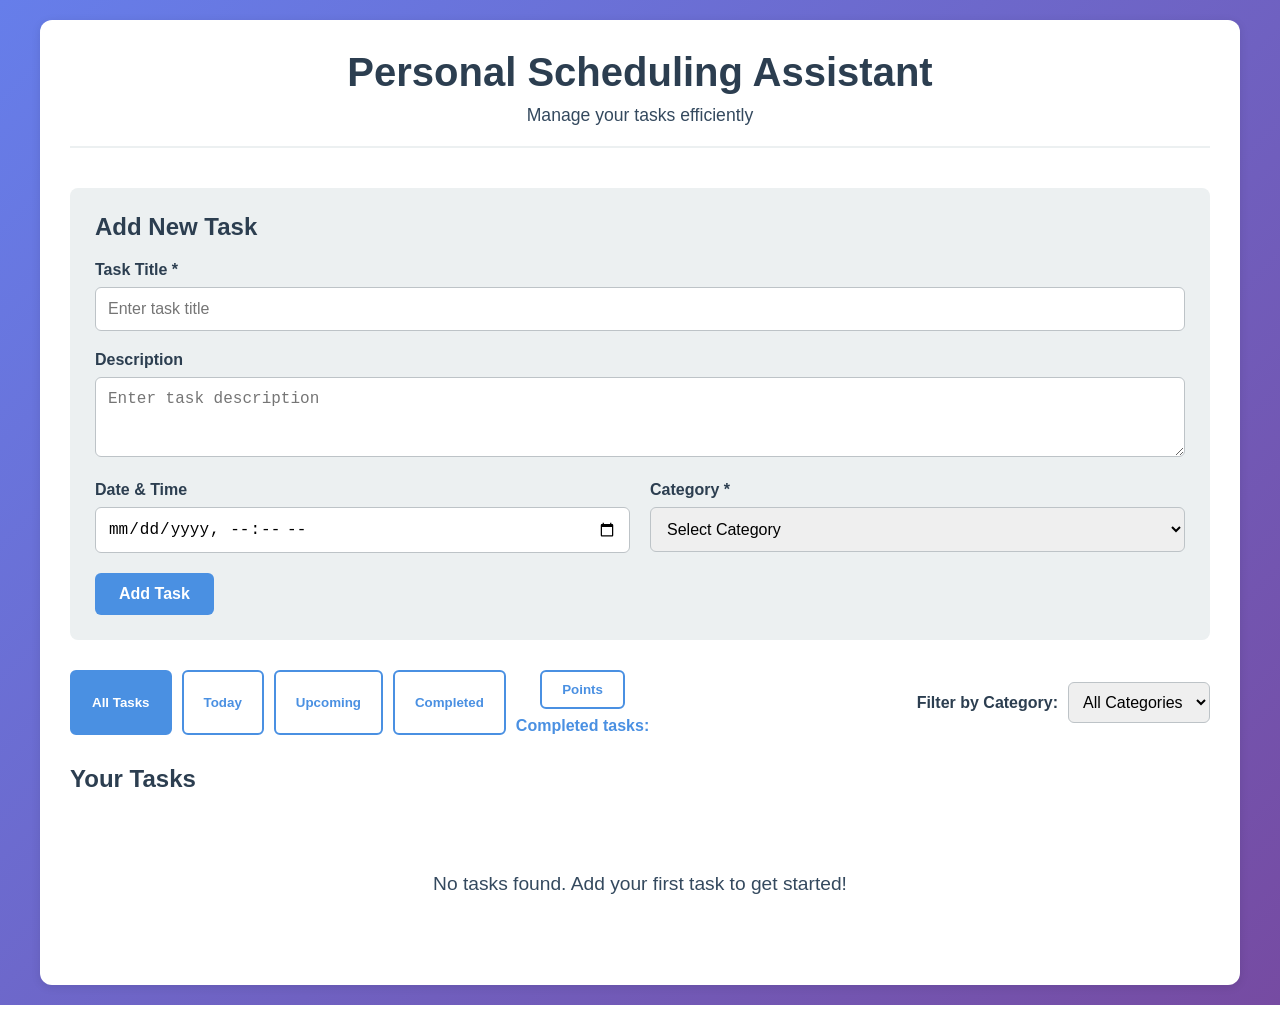
==== index.html @ a429170d "Add files via upload" ====
<!DOCTYPE html>
<html lang="en">
<head>
    <meta charset="UTF-8">
    <meta name="viewport" content="width=device-width, initial-scale=1.0">
    <title>Personal Scheduling Assistant</title>
    <link rel="stylesheet" href="INDEX.css">
</head>
<body>
    <div class="container">
        <header>
            <h1>Personal Scheduling Assistant</h1>
            <p class="subtitle">Manage your tasks efficiently</p>
        </header>

        <!-- Add Task Form -->
        <section class="add-task-section">
            <h2>Add New Task</h2>
            <form id="taskForm">
                <div class="form-group">
                    <label for="title">Task Title *</label>
                    <input type="text" id="title" required placeholder="Enter task title">
                </div>
                
                <div class="form-group">
                    <label for="description">Description</label>
                    <textarea id="description" rows="3" placeholder="Enter task description"></textarea>
                </div>
                
                <div class="form-row">
                    <div class="form-group">
                        <label for="dateTime">Date & Time</label>
                        <input type="datetime-local" id="dateTime" required>
                    </div>
                    
                    <div class="form-group">
                        <label for="category">Category *</label>
                        <select id="category" required>
                            <option value="">Select Category</option>
                            <option value="Work">Work</option>
                            <option value="Personal">Personal</option>
                            <option value="Health">Health</option>
                            <option value="Fitness">Fitness</option>
                            <option value="Education">Education</option>
                            <option value="Other">Other</option>
                        </select>
                    </div>
                </div>
                
                <button type="submit" class="btn btn-primary">Add Task</button>
            </form>
        </section>

        <!-- Filter Section -->
<section class="filter-section">
  <div class="filter-buttons">
    <button class="filter-btn active" data-filter="all">All Tasks</button>
    <button class="filter-btn" data-filter="today">Today</button>
    <button class="filter-btn" data-filter="upcoming">Upcoming</button>
    <button class="filter-btn" data-filter="completed">Completed</button>
    <div style="text-align:center;">
      <button class="filter-btn" id="pointsBtn">Points</button>
      <p id="pointsCount" style="margin-top:8px; font-weight:600; color:var(--primary-color);">
        Completed tasks:
      </p>
    </div>
  </div>
  
  <div class="category-filter">
    <label for="categoryFilter">Filter by Category:</label>
    <select id="categoryFilter">
      <option value="all">All Categories</option>
      <option value="Work">Work</option>
      <option value="Personal">Personal</option>
      <option value="Health">Health</option>
      <option value="Fitness">Fitness</option>
      <option value="Education">Education</option>
      <option value="Other">Other</option>
    </select>
  </div>
</section>



        <!-- Tasks Display -->
        <section class="tasks-section">
            <h2>Your Tasks</h2>
            <div id="tasksList" class="tasks-list">
                <!-- Tasks will be dynamically inserted here -->
            </div>
            <div id="emptyState" class="empty-state" style="display: none;">
                <p>No tasks found. Add your first task to get started!</p>
            </div>
        </section>
    </div>

    <!-- Edit Modal -->
    <div id="editModal" class="modal">
        <div class="modal-content">
            <span class="close">&times;</span>
            <h2>Edit Task</h2>
            <form id="editTaskForm">
                <input type="hidden" id="editTaskId">
                <div class="form-group">
                    <label for="editTitle">Task Title *</label>
                    <input type="text" id="editTitle" required>
                </div>
                
                <div class="form-group">
                    <label for="editDescription">Description</label>
                    <textarea id="editDescription" rows="3"></textarea>
                </div>
                
                <div class="form-row">
                    <div class="form-group">
                        <label for="editDateTime">Date & Time *</label>
                        <input type="datetime-local" id="editDateTime" required>
                    </div>
                    
                    <div class="form-group">
                        <label for="editCategory">Category *</label>
                        <select id="editCategory" required>
                            <option value="Work">Work</option>
                            <option value="Personal">Personal</option>
                            <option value="Health">Health</option>
                            <option value="Fitness">Fitness</option>
                            <option value="Education">Education</option>
                            <option value="Other">Other</option>
                        </select>
                    </div>
                </div>
                
                <button type="submit" class="btn btn-primary">Update Task</button>
            </form>
        </div>
    </div>

    <script src="APP.js"></script>
</body>
</html>
---- INDEX.css ----
* {
    margin: 0;
    padding: 0;
    box-sizing: border-box;

}

:root {
    --primary-color: #4A90E2;
    --secondary-color: #50C878;
    --danger-color: #E74C3C;
    --warning-color: #F39C12;
    --dark-color: #2C3E50;
    --light-color: #ECF0F1;
    --text-color: #34495E;
    --border-color: #BDC3C7;
    --shadow: 0 2px 10px rgba(0, 0, 0, 0.1);
}

body {
    font-family: 'Segoe UI', Tahoma, Geneva, Verdana, sans-serif;
    background: linear-gradient(135deg, #667eea 0%, #764ba2 100%);
    min-height: 100vh;
    padding: 20px;
    color: var(--text-color);
}

.container {
    max-width: 1200px;
    margin: 0 auto;
    background: white;
    border-radius: 12px;
    padding: 30px;
    box-shadow: var(--shadow);
}

header {
    text-align: center;
    margin-bottom: 40px;
    padding-bottom: 20px;
    border-bottom: 2px solid var(--light-color);
}

header h1 {
    color: var(--dark-color);
    font-size: 2.5rem;
    margin-bottom: 10px;
}

.subtitle {
    color: var(--text-color);
    font-size: 1.1rem;
}

.add-task-section {
    background: var(--light-color);
    padding: 25px;
    border-radius: 8px;
    margin-bottom: 30px;
}

.add-task-section h2 {
    color: var(--dark-color);
    margin-bottom: 20px;
}

.form-group {
    margin-bottom: 20px;
}

.form-group label {
    display: block;
    margin-bottom: 8px;
    font-weight: 600;
    color: var(--dark-color);
}

.form-group input,
.form-group textarea,
.form-group select {
    width: 100%;
    padding: 12px;
    border: 1px solid var(--border-color);
    border-radius: 6px;
    font-size: 1rem;
    transition: border-color 0.3s;
}

.form-group input:focus,
.form-group textarea:focus,
.form-group select:focus {
    outline: none;
    border-color: var(--primary-color);
}

.form-row {
    display: grid;
    grid-template-columns: 1fr 1fr;
    gap: 20px;
}

.btn {
    padding: 12px 24px;
    border: none;
    border-radius: 6px;
    font-size: 1rem;
    cursor: pointer;
    transition: all 0.3s;
    font-weight: 600;
}

.btn-primary {
    background: var(--primary-color);
    color: white;
}

.btn-primary:hover {
    background: #357ABD;
    transform: translateY(-2px);
    box-shadow: 0 4px 8px rgba(0, 0, 0, 0.2);
}

.btn-success {
    background: var(--secondary-color);
    color: white;
    padding: 8px 16px;
    font-size: 0.9rem;
}

.btn-success:hover {
    background: #45B869;
}

.btn-danger {
    background: var(--danger-color);
    color: white;
    padding: 8px 16px;
    font-size: 0.9rem;
}

.btn-danger:hover {
    background: #C0392B;
}

.btn-edit {
    background: var(--warning-color);
    color: white;
    padding: 8px 16px;
    font-size: 0.9rem;
}

.btn-edit:hover {
    background: #E67E22;
}

.filter-section {
    display: flex;
    justify-content: space-between;
    align-items: center;
    margin-bottom: 30px;
    flex-wrap: wrap;
    gap: 20px;
}

.filter-buttons {
    display: flex;
    gap: 10px;
    flex-wrap: wrap;
}

.filter-btn {
    padding: 10px 20px;
    border: 2px solid var(--primary-color);
    background: white;
    color: var(--primary-color);
    border-radius: 6px;
    cursor: pointer;
    transition: all 0.3s;
    font-weight: 600;
}

.filter-btn:hover,
.filter-btn.active {
    background: var(--primary-color);
    color: white;
}

.category-filter {
    display: flex;
    align-items: center;
    gap: 10px;
}

.category-filter label {
    font-weight: 600;
    color: var(--dark-color);
}

.category-filter select {
    padding: 10px;
    border: 1px solid var(--border-color);
    border-radius: 6px;
    font-size: 1rem;
}

.tasks-section h2 {
    color: var(--dark-color);
    margin-bottom: 20px;
}
.analytics-section {
  background: var(--light-color);
  padding: 20px;
  border-radius: 8px;
  margin-top: 20px;
  box-shadow: var(--shadow);
}

.analytics-section p {
  font-size: 1rem;
  margin: 8px 0;
  color: var(--dark-color);
}

.tasks-list {
    display: grid;
    gap: 15px;
}

.task-card {
    background: white;
    border: 1px solid var(--border-color);
    border-left: 4px solid var(--primary-color);
    border-radius: 8px;
    padding: 20px;
    transition: all 0.3s;
    display: flex;
    justify-content: space-between;
    align-items: flex-start;
}

.task-card:hover {
    box-shadow: 0 4px 12px rgba(0, 0, 0, 0.15);
    transform: translateY(-2px);
}

.task-card.completed {
    opacity: 0.7;
    border-left-color: var(--secondary-color);
}

.task-info {
    flex: 1;
}

.task-header {
    display: flex;
    align-items: center;
    gap: 10px;
    margin-bottom: 10px;
}

.task-title {
    font-size: 1.2rem;
    font-weight: 600;
    color: var(--dark-color);
}

.task-title.completed {
    text-decoration: line-through;
}

.task-category {
    display: inline-block;
    padding: 4px 12px;
    background: var(--primary-color);
    color: white;
    border-radius: 12px;
    font-size: 0.85rem;
    font-weight: 600;
}

.task-description {
    color: var(--text-color);
    margin-bottom: 10px;
    line-height: 1.5;
}

.task-datetime {
    color: var(--text-color);
    font-size: 0.95rem;
    display: flex;
    align-items: center;
    gap: 5px;
}

.task-datetime::before {
    content: "";
}

.task-actions {
    display: flex;
    gap: 8px;
    flex-direction: column;
}

.empty-state {
    text-align: center;
    padding: 60px 20px;
    color: var(--text-color);
    font-size: 1.2rem;
}

.modal {
    display: none;
    position: fixed;
    z-index: 1000;
    left: 0;
    top: 0;
    width: 100%;
    height: 100%;
    background-color: rgba(0, 0, 0, 0.5);
}

.modal-content {
    background-color: white;
    margin: 5% auto;
    padding: 30px;
    border-radius: 12px;
    width: 90%;
    max-width: 600px;
    box-shadow: 0 4px 20px rgba(0, 0, 0, 0.3);
}

.close {
    color: var(--text-color);
    float: right;
    font-size: 28px;
    font-weight: bold;
    cursor: pointer;
    transition: color 0.3s;
}

.close:hover {
    color: var(--danger-color);
}

@media (max-width: 768px) {
    .container {
        padding: 20px;
    }

    header h1 {
        font-size: 2rem;
    }

    .form-row {
        grid-template-columns: 1fr;
    }

    .filter-section {
        flex-direction: column;
        align-items: stretch;
    }

    .filter-buttons {
        justify-content: center;
    }

    .task-card {
        flex-direction: column;
    }

    .task-actions {
        flex-direction: row;
        margin-top: 15px;
        width: 100%;
    }

    .task-actions button {
        flex: 1;
    }
}

.task-card[data-category="Work"] {
    border-left-color: #3498DB;
}

.task-card[data-category="Personal"] {
    border-left-color: #9B59B6;
}

.task-card[data-category="Health"] {
    border-left-color: #E74C3C;
}

.task-card[data-category="Fitness"] {
    border-left-color: #2ECC71;
}

.task-card[data-category="Education"] {
    border-left-color: #F39C12;
}

.task-card[data-category="Other"] {
    border-left-color: #95A5A6;
}
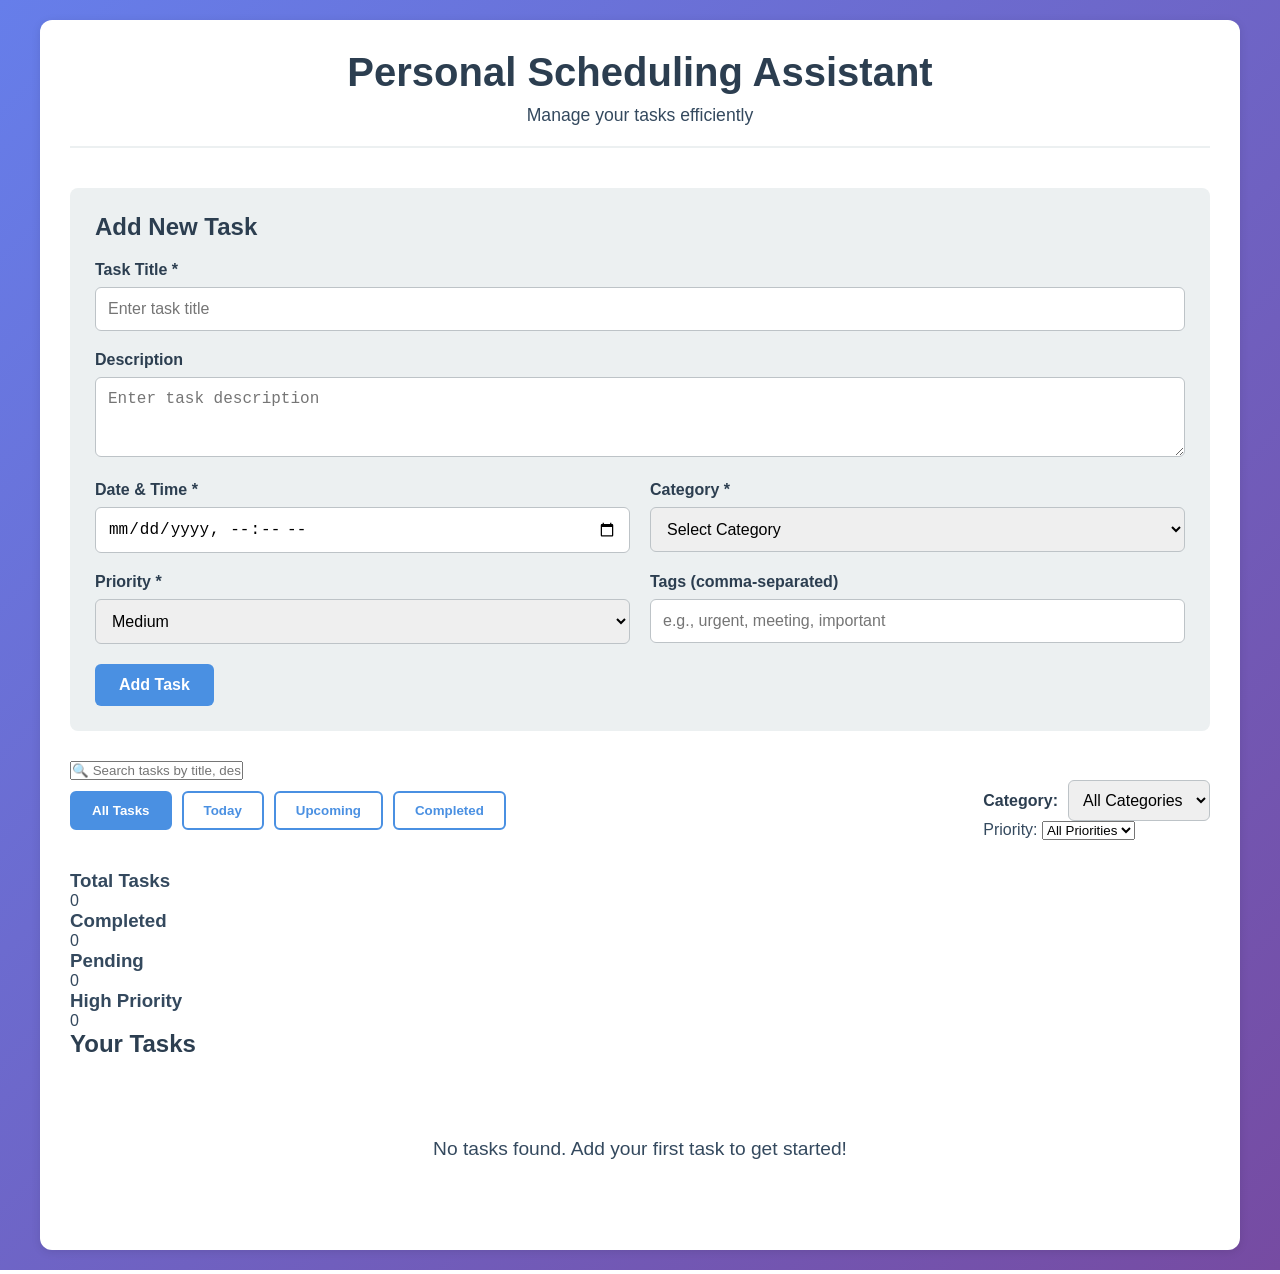
==== commit 82f0faf0: "Update index.html" ====
--- a/index.html
+++ b/index.html
@@ -3,8 +3,8 @@
 <head>
     <meta charset="UTF-8">
     <meta name="viewport" content="width=device-width, initial-scale=1.0">
-    <title>Personal Scheduling Assistant</title>
-    <link rel="stylesheet" href="INDEX.css">
+    <title>Personal Task Scheduling Assistant</title>
+    <link rel="stylesheet" href="index.css">
 </head>
 <body>
     <div class="container">
@@ -29,7 +29,7 @@
                 
                 <div class="form-row">
                     <div class="form-group">
-                        <label for="dateTime">Date & Time</label>
+                        <label for="dateTime">Date & Time *</label>
                         <input type="datetime-local" id="dateTime" required>
                     </div>
                     
@@ -46,41 +46,88 @@
                         </select>
                     </div>
                 </div>
+
+                <div class="form-row">
+                    <div class="form-group">
+                        <label for="priority">Priority *</label>
+                        <select id="priority" required>
+                            <option value="Medium">Medium</option>
+                            <option value="Low">Low</option>
+                            <option value="High">High</option>
+                        </select>
+                    </div>
+                    
+                    <div class="form-group">
+                        <label for="tags">Tags (comma-separated)</label>
+                        <input type="text" id="tags" placeholder="e.g., urgent, meeting, important">
+                    </div>
+                </div>
                 
                 <button type="submit" class="btn btn-primary">Add Task</button>
             </form>
         </section>
 
+        <!-- Search and Filter Section -->
+        <section class="search-filter-section">
+            <div class="search-box">
+                <input type="text" id="searchInput" placeholder="🔍 Search tasks by title, description, or tags...">
+            </div>
+        </section>
+
         <!-- Filter Section -->
-<section class="filter-section">
-  <div class="filter-buttons">
-    <button class="filter-btn active" data-filter="all">All Tasks</button>
-    <button class="filter-btn" data-filter="today">Today</button>
-    <button class="filter-btn" data-filter="upcoming">Upcoming</button>
-    <button class="filter-btn" data-filter="completed">Completed</button>
-    <div style="text-align:center;">
-      <button class="filter-btn" id="pointsBtn">Points</button>
-      <p id="pointsCount" style="margin-top:8px; font-weight:600; color:var(--primary-color);">
-        Completed tasks:
-      </p>
-    </div>
-  </div>
-  
-  <div class="category-filter">
-    <label for="categoryFilter">Filter by Category:</label>
-    <select id="categoryFilter">
-      <option value="all">All Categories</option>
-      <option value="Work">Work</option>
-      <option value="Personal">Personal</option>
-      <option value="Health">Health</option>
-      <option value="Fitness">Fitness</option>
-      <option value="Education">Education</option>
-      <option value="Other">Other</option>
-    </select>
-  </div>
-</section>
-
-
+        <section class="filter-section">
+            <div class="filter-buttons">
+                <button class="filter-btn active" data-filter="all">All Tasks</button>
+                <button class="filter-btn" data-filter="today">Today</button>
+                <button class="filter-btn" data-filter="upcoming">Upcoming</button>
+                <button class="filter-btn" data-filter="completed">Completed</button>
+            </div>
+            
+            <div class="filter-controls">
+                <div class="category-filter">
+                    <label for="categoryFilter">Category:</label>
+                    <select id="categoryFilter">
+                        <option value="all">All Categories</option>
+                        <option value="Work">Work</option>
+                        <option value="Personal">Personal</option>
+                        <option value="Health">Health</option>
+                        <option value="Fitness">Fitness</option>
+                        <option value="Education">Education</option>
+                        <option value="Other">Other</option>
+                    </select>
+                </div>
+
+                <div class="priority-filter">
+                    <label for="priorityFilter">Priority:</label>
+                    <select id="priorityFilter">
+                        <option value="all">All Priorities</option>
+                        <option value="High">High</option>
+                        <option value="Medium">Medium</option>
+                        <option value="Low">Low</option>
+                    </select>
+                </div>
+            </div>
+        </section>
+
+        <!-- Tasks Statistics -->
+        <section class="stats-section">
+            <div class="stat-card">
+                <h3>Total Tasks</h3>
+                <p id="totalTasks">0</p>
+            </div>
+            <div class="stat-card">
+                <h3>Completed</h3>
+                <p id="completedTasks">0</p>
+            </div>
+            <div class="stat-card">
+                <h3>Pending</h3>
+                <p id="pendingTasks">0</p>
+            </div>
+            <div class="stat-card">
+                <h3>High Priority</h3>
+                <p id="highPriorityTasks">0</p>
+            </div>
+        </section>
 
         <!-- Tasks Display -->
         <section class="tasks-section">
@@ -129,12 +176,28 @@
                         </select>
                     </div>
                 </div>
+
+                <div class="form-row">
+                    <div class="form-group">
+                        <label for="editPriority">Priority *</label>
+                        <select id="editPriority" required>
+                            <option value="Low">Low</option>
+                            <option value="Medium">Medium</option>
+                            <option value="High">High</option>
+                        </select>
+                    </div>
+                    
+                    <div class="form-group">
+                        <label for="editTags">Tags (comma-separated)</label>
+                        <input type="text" id="editTags" placeholder="e.g., urgent, meeting, important">
+                    </div>
+                </div>
                 
                 <button type="submit" class="btn btn-primary">Update Task</button>
             </form>
         </div>
     </div>
 
-    <script src="APP.js"></script>
+    <script src="app.js"></script>
 </body>
-</html>+</html>
--- a/index.css
+++ b/index.css
@@ -0,0 +1,406 @@
+* {
+    margin: 0;
+    padding: 0;
+    box-sizing: border-box;
+
+}
+
+:root {
+    --primary-color: #4A90E2;
+    --secondary-color: #50C878;
+    --danger-color: #E74C3C;
+    --warning-color: #F39C12;
+    --dark-color: #2C3E50;
+    --light-color: #ECF0F1;
+    --text-color: #34495E;
+    --border-color: #BDC3C7;
+    --shadow: 0 2px 10px rgba(0, 0, 0, 0.1);
+}
+
+body {
+    font-family: 'Segoe UI', Tahoma, Geneva, Verdana, sans-serif;
+    background: linear-gradient(135deg, #667eea 0%, #764ba2 100%);
+    min-height: 100vh;
+    padding: 20px;
+    color: var(--text-color);
+}
+
+.container {
+    max-width: 1200px;
+    margin: 0 auto;
+    background: white;
+    border-radius: 12px;
+    padding: 30px;
+    box-shadow: var(--shadow);
+}
+
+header {
+    text-align: center;
+    margin-bottom: 40px;
+    padding-bottom: 20px;
+    border-bottom: 2px solid var(--light-color);
+}
+
+header h1 {
+    color: var(--dark-color);
+    font-size: 2.5rem;
+    margin-bottom: 10px;
+}
+
+.subtitle {
+    color: var(--text-color);
+    font-size: 1.1rem;
+}
+
+.add-task-section {
+    background: var(--light-color);
+    padding: 25px;
+    border-radius: 8px;
+    margin-bottom: 30px;
+}
+
+.add-task-section h2 {
+    color: var(--dark-color);
+    margin-bottom: 20px;
+}
+
+.form-group {
+    margin-bottom: 20px;
+}
+
+.form-group label {
+    display: block;
+    margin-bottom: 8px;
+    font-weight: 600;
+    color: var(--dark-color);
+}
+
+.form-group input,
+.form-group textarea,
+.form-group select {
+    width: 100%;
+    padding: 12px;
+    border: 1px solid var(--border-color);
+    border-radius: 6px;
+    font-size: 1rem;
+    transition: border-color 0.3s;
+}
+
+.form-group input:focus,
+.form-group textarea:focus,
+.form-group select:focus {
+    outline: none;
+    border-color: var(--primary-color);
+}
+
+.form-row {
+    display: grid;
+    grid-template-columns: 1fr 1fr;
+    gap: 20px;
+}
+
+.btn {
+    padding: 12px 24px;
+    border: none;
+    border-radius: 6px;
+    font-size: 1rem;
+    cursor: pointer;
+    transition: all 0.3s;
+    font-weight: 600;
+}
+
+.btn-primary {
+    background: var(--primary-color);
+    color: white;
+}
+
+.btn-primary:hover {
+    background: #357ABD;
+    transform: translateY(-2px);
+    box-shadow: 0 4px 8px rgba(0, 0, 0, 0.2);
+}
+
+.btn-success {
+    background: var(--secondary-color);
+    color: white;
+    padding: 8px 16px;
+    font-size: 0.9rem;
+}
+
+.btn-success:hover {
+    background: #45B869;
+}
+
+.btn-danger {
+    background: var(--danger-color);
+    color: white;
+    padding: 8px 16px;
+    font-size: 0.9rem;
+}
+
+.btn-danger:hover {
+    background: #C0392B;
+}
+
+.btn-edit {
+    background: var(--warning-color);
+    color: white;
+    padding: 8px 16px;
+    font-size: 0.9rem;
+}
+
+.btn-edit:hover {
+    background: #E67E22;
+}
+
+.filter-section {
+    display: flex;
+    justify-content: space-between;
+    align-items: center;
+    margin-bottom: 30px;
+    flex-wrap: wrap;
+    gap: 20px;
+}
+
+.filter-buttons {
+    display: flex;
+    gap: 10px;
+    flex-wrap: wrap;
+}
+
+.filter-btn {
+    padding: 10px 20px;
+    border: 2px solid var(--primary-color);
+    background: white;
+    color: var(--primary-color);
+    border-radius: 6px;
+    cursor: pointer;
+    transition: all 0.3s;
+    font-weight: 600;
+}
+
+.filter-btn:hover,
+.filter-btn.active {
+    background: var(--primary-color);
+    color: white;
+}
+
+.category-filter {
+    display: flex;
+    align-items: center;
+    gap: 10px;
+}
+
+.category-filter label {
+    font-weight: 600;
+    color: var(--dark-color);
+}
+
+.category-filter select {
+    padding: 10px;
+    border: 1px solid var(--border-color);
+    border-radius: 6px;
+    font-size: 1rem;
+}
+
+.tasks-section h2 {
+    color: var(--dark-color);
+    margin-bottom: 20px;
+}
+.analytics-section {
+  background: var(--light-color);
+  padding: 20px;
+  border-radius: 8px;
+  margin-top: 20px;
+  box-shadow: var(--shadow);
+}
+
+.analytics-section p {
+  font-size: 1rem;
+  margin: 8px 0;
+  color: var(--dark-color);
+}
+
+.tasks-list {
+    display: grid;
+    gap: 15px;
+}
+
+.task-card {
+    background: white;
+    border: 1px solid var(--border-color);
+    border-left: 4px solid var(--primary-color);
+    border-radius: 8px;
+    padding: 20px;
+    transition: all 0.3s;
+    display: flex;
+    justify-content: space-between;
+    align-items: flex-start;
+}
+
+.task-card:hover {
+    box-shadow: 0 4px 12px rgba(0, 0, 0, 0.15);
+    transform: translateY(-2px);
+}
+
+.task-card.completed {
+    opacity: 0.7;
+    border-left-color: var(--secondary-color);
+}
+
+.task-info {
+    flex: 1;
+}
+
+.task-header {
+    display: flex;
+    align-items: center;
+    gap: 10px;
+    margin-bottom: 10px;
+}
+
+.task-title {
+    font-size: 1.2rem;
+    font-weight: 600;
+    color: var(--dark-color);
+}
+
+.task-title.completed {
+    text-decoration: line-through;
+}
+
+.task-category {
+    display: inline-block;
+    padding: 4px 12px;
+    background: var(--primary-color);
+    color: white;
+    border-radius: 12px;
+    font-size: 0.85rem;
+    font-weight: 600;
+}
+
+.task-description {
+    color: var(--text-color);
+    margin-bottom: 10px;
+    line-height: 1.5;
+}
+
+.task-datetime {
+    color: var(--text-color);
+    font-size: 0.95rem;
+    display: flex;
+    align-items: center;
+    gap: 5px;
+}
+
+.task-datetime::before {
+    content: "";
+}
+
+.task-actions {
+    display: flex;
+    gap: 8px;
+    flex-direction: column;
+}
+
+.empty-state {
+    text-align: center;
+    padding: 60px 20px;
+    color: var(--text-color);
+    font-size: 1.2rem;
+}
+
+.modal {
+    display: none;
+    position: fixed;
+    z-index: 1000;
+    left: 0;
+    top: 0;
+    width: 100%;
+    height: 100%;
+    background-color: rgba(0, 0, 0, 0.5);
+}
+
+.modal-content {
+    background-color: white;
+    margin: 5% auto;
+    padding: 30px;
+    border-radius: 12px;
+    width: 90%;
+    max-width: 600px;
+    box-shadow: 0 4px 20px rgba(0, 0, 0, 0.3);
+}
+
+.close {
+    color: var(--text-color);
+    float: right;
+    font-size: 28px;
+    font-weight: bold;
+    cursor: pointer;
+    transition: color 0.3s;
+}
+
+.close:hover {
+    color: var(--danger-color);
+}
+
+@media (max-width: 768px) {
+    .container {
+        padding: 20px;
+    }
+
+    header h1 {
+        font-size: 2rem;
+    }
+
+    .form-row {
+        grid-template-columns: 1fr;
+    }
+
+    .filter-section {
+        flex-direction: column;
+        align-items: stretch;
+    }
+
+    .filter-buttons {
+        justify-content: center;
+    }
+
+    .task-card {
+        flex-direction: column;
+    }
+
+    .task-actions {
+        flex-direction: row;
+        margin-top: 15px;
+        width: 100%;
+    }
+
+    .task-actions button {
+        flex: 1;
+    }
+}
+
+.task-card[data-category="Work"] {
+    border-left-color: #3498DB;
+}
+
+.task-card[data-category="Personal"] {
+    border-left-color: #9B59B6;
+}
+
+.task-card[data-category="Health"] {
+    border-left-color: #E74C3C;
+}
+
+.task-card[data-category="Fitness"] {
+    border-left-color: #2ECC71;
+}
+
+.task-card[data-category="Education"] {
+    border-left-color: #F39C12;
+}
+
+.task-card[data-category="Other"] {
+    border-left-color: #95A5A6;
+}
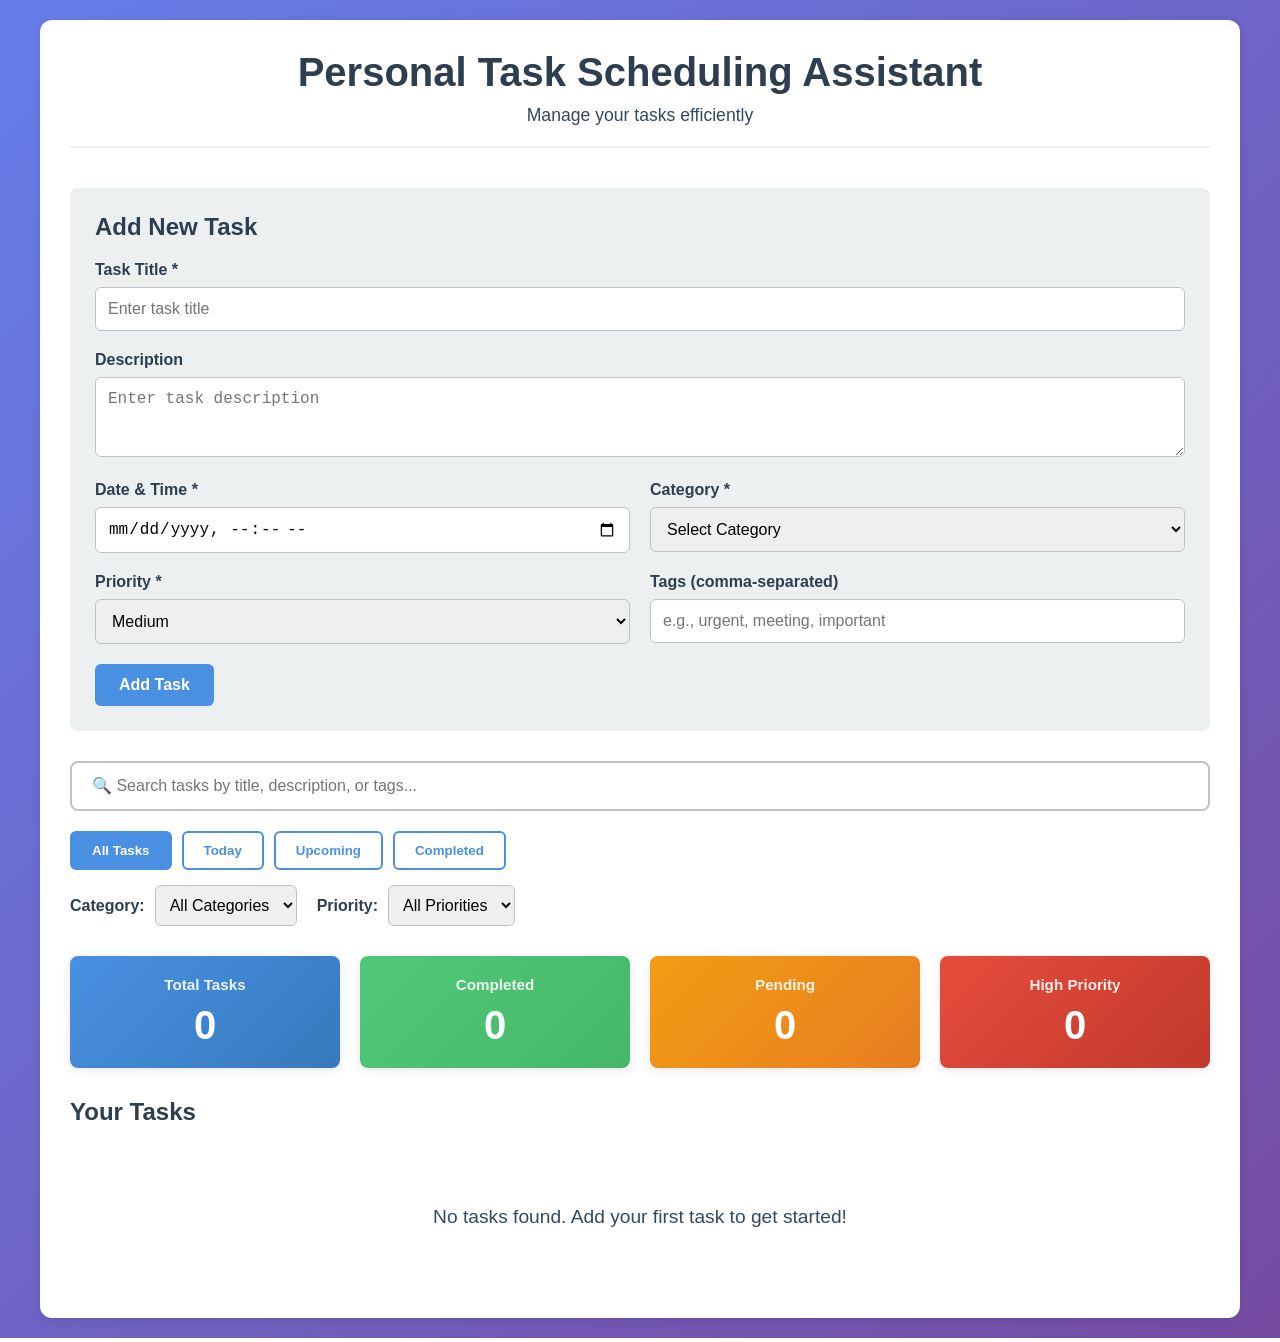
==== commit 548627a3: "Update index.html" ====
--- a/index.html
+++ b/index.html
@@ -9,7 +9,7 @@
 <body>
     <div class="container">
         <header>
-            <h1>Personal Scheduling Assistant</h1>
+            <h1>Personal Task Scheduling Assistant</h1>
             <p class="subtitle">Manage your tasks efficiently</p>
         </header>
 
--- a/index.css
+++ b/index.css
@@ -2,7 +2,6 @@
     margin: 0;
     padding: 0;
     box-sizing: border-box;
-
 }
 
 :root {
@@ -15,6 +14,9 @@
     --text-color: #34495E;
     --border-color: #BDC3C7;
     --shadow: 0 2px 10px rgba(0, 0, 0, 0.1);
+    --priority-high: #E74C3C;
+    --priority-medium: #F39C12;
+    --priority-low: #3498DB;
 }
 
 body {
@@ -153,19 +155,40 @@
     background: #E67E22;
 }
 
+/* Search Section */
+.search-filter-section {
+    margin-bottom: 20px;
+}
+
+.search-box {
+    width: 100%;
+}
+
+.search-box input {
+    width: 100%;
+    padding: 14px 20px;
+    border: 2px solid var(--border-color);
+    border-radius: 8px;
+    font-size: 1rem;
+    transition: all 0.3s;
+}
+
+.search-box input:focus {
+    outline: none;
+    border-color: var(--primary-color);
+    box-shadow: 0 0 0 3px rgba(74, 144, 226, 0.1);
+}
+
+/* Filter Section */
 .filter-section {
-    display: flex;
-    justify-content: space-between;
-    align-items: center;
     margin-bottom: 30px;
-    flex-wrap: wrap;
-    gap: 20px;
 }
 
 .filter-buttons {
     display: flex;
     gap: 10px;
     flex-wrap: wrap;
+    margin-bottom: 15px;
 }
 
 .filter-btn {
@@ -185,41 +208,84 @@
     color: white;
 }
 
-.category-filter {
+.filter-controls {
+    display: flex;
+    gap: 20px;
+    flex-wrap: wrap;
+}
+
+.category-filter,
+.priority-filter {
     display: flex;
     align-items: center;
     gap: 10px;
 }
 
-.category-filter label {
+.category-filter label,
+.priority-filter label {
     font-weight: 600;
     color: var(--dark-color);
 }
 
-.category-filter select {
+.category-filter select,
+.priority-filter select {
     padding: 10px;
     border: 1px solid var(--border-color);
     border-radius: 6px;
     font-size: 1rem;
-}
-
+    cursor: pointer;
+}
+
+/* Statistics Section */
+.stats-section {
+    display: grid;
+    grid-template-columns: repeat(auto-fit, minmax(200px, 1fr));
+    gap: 20px;
+    margin-bottom: 30px;
+}
+
+.stat-card {
+    background: linear-gradient(135deg, var(--primary-color), #357ABD);
+    color: white;
+    padding: 20px;
+    border-radius: 8px;
+    text-align: center;
+    box-shadow: var(--shadow);
+    transition: transform 0.3s;
+}
+
+.stat-card:hover {
+    transform: translateY(-5px);
+}
+
+.stat-card h3 {
+    font-size: 0.95rem;
+    margin-bottom: 10px;
+    opacity: 0.9;
+}
+
+.stat-card p {
+    font-size: 2.5rem;
+    font-weight: bold;
+}
+
+.stat-card:nth-child(2) {
+    background: linear-gradient(135deg, var(--secondary-color), #45B869);
+}
+
+.stat-card:nth-child(3) {
+    background: linear-gradient(135deg, var(--warning-color), #E67E22);
+}
+
+.stat-card:nth-child(4) {
+    background: linear-gradient(135deg, var(--danger-color), #C0392B);
+}
+
+/* Tasks Section */
 .tasks-section h2 {
     color: var(--dark-color);
     margin-bottom: 20px;
 }
-.analytics-section {
-  background: var(--light-color);
-  padding: 20px;
-  border-radius: 8px;
-  margin-top: 20px;
-  box-shadow: var(--shadow);
-}
-
-.analytics-section p {
-  font-size: 1rem;
-  margin: 8px 0;
-  color: var(--dark-color);
-}
 
 .tasks-list {
     display: grid;
@@ -229,13 +295,35 @@
 .task-card {
     background: white;
     border: 1px solid var(--border-color);
-    border-left: 4px solid var(--primary-color);
     border-radius: 8px;
     padding: 20px;
     transition: all 0.3s;
     display: flex;
     justify-content: space-between;
     align-items: flex-start;
+    position: relative;
+    overflow: hidden;
+}
+
+.task-card::before {
+    content: '';
+    position: absolute;
+    left: 0;
+    top: 0;
+    bottom: 0;
+    width: 5px;
+}
+
+.task-card.priority-high::before {
+    background: var(--priority-high);
+}
+
+.task-card.priority-medium::before {
+    background: var(--priority-medium);
+}
+
+.task-card.priority-low::before {
+    background: var(--priority-low);
 }
 
 .task-card:hover {
@@ -244,19 +332,44 @@
 }
 
 .task-card.completed {
-    opacity: 0.7;
-    border-left-color: var(--secondary-color);
+    opacity: 0.6;
+}
+
+.task-priority-indicator {
+    position: absolute;
+    top: 0;
+    right: 0;
+    width: 0;
+    height: 0;
+    border-style: solid;
+    border-width: 0 50px 50px 0;
+    opacity: 0.1;
+}
+
+.task-card.priority-high .task-priority-indicator {
+    border-color: transparent var(--priority-high) transparent transparent;
+}
+
+.task-card.priority-medium .task-priority-indicator {
+    border-color: transparent var(--priority-medium) transparent transparent;
+}
+
+.task-card.priority-low .task-priority-indicator {
+    border-color: transparent var(--priority-low) transparent transparent;
 }
 
 .task-info {
     flex: 1;
+    padding-left: 10px;
 }
 
 .task-header {
     display: flex;
     align-items: center;
+    justify-content: space-between;
+    margin-bottom: 10px;
+    flex-wrap: wrap;
     gap: 10px;
-    margin-bottom: 10px;
 }
 
 .task-title {
@@ -267,6 +380,12 @@
 
 .task-title.completed {
     text-decoration: line-through;
+}
+
+.task-badges {
+    display: flex;
+    gap: 8px;
+    align-items: center;
 }
 
 .task-category {
@@ -279,22 +398,56 @@
     font-weight: 600;
 }
 
+.task-priority {
+    display: inline-block;
+    padding: 4px 12px;
+    color: white;
+    border-radius: 12px;
+    font-size: 0.85rem;
+    font-weight: 600;
+}
+
+.task-priority.priority-high {
+    background: var(--priority-high);
+}
+
+.task-priority.priority-medium {
+    background: var(--priority-medium);
+}
+
+.task-priority.priority-low {
+    background: var(--priority-low);
+}
+
 .task-description {
     color: var(--text-color);
     margin-bottom: 10px;
     line-height: 1.5;
 }
 
+.task-tags {
+    display: flex;
+    flex-wrap: wrap;
+    gap: 6px;
+    margin-bottom: 10px;
+}
+
+.task-tag {
+    display: inline-block;
+    padding: 3px 10px;
+    background: var(--light-color);
+    color: var(--text-color);
+    border-radius: 10px;
+    font-size: 0.8rem;
+    font-weight: 500;
+}
+
 .task-datetime {
     color: var(--text-color);
     font-size: 0.95rem;
     display: flex;
     align-items: center;
     gap: 5px;
-}
-
-.task-datetime::before {
-    content: "";
 }
 
 .task-actions {
@@ -310,6 +463,7 @@
     font-size: 1.2rem;
 }
 
+/* Modal */
 .modal {
     display: none;
     position: fixed;
@@ -319,6 +473,7 @@
     width: 100%;
     height: 100%;
     background-color: rgba(0, 0, 0, 0.5);
+    overflow-y: auto;
 }
 
 .modal-content {
@@ -344,6 +499,32 @@
     color: var(--danger-color);
 }
 
+/* Category Colors */
+.task-card[data-category="Work"] .task-category {
+    background: #3498DB;
+}
+
+.task-card[data-category="Personal"] .task-category {
+    background: #9B59B6;
+}
+
+.task-card[data-category="Health"] .task-category {
+    background: #E74C3C;
+}
+
+.task-card[data-category="Fitness"] .task-category {
+    background: #2ECC71;
+}
+
+.task-card[data-category="Education"] .task-category {
+    background: #F39C12;
+}
+
+.task-card[data-category="Other"] .task-category {
+    background: #95A5A6;
+}
+
+/* Responsive Design */
 @media (max-width: 768px) {
     .container {
         padding: 20px;
@@ -366,8 +547,21 @@
         justify-content: center;
     }
 
+    .filter-controls {
+        flex-direction: column;
+    }
+
+    .stats-section {
+        grid-template-columns: repeat(2, 1fr);
+    }
+
     .task-card {
         flex-direction: column;
+    }
+
+    .task-header {
+        flex-direction: column;
+        align-items: flex-start;
     }
 
     .task-actions {
@@ -380,27 +574,3 @@
         flex: 1;
     }
 }
-
-.task-card[data-category="Work"] {
-    border-left-color: #3498DB;
-}
-
-.task-card[data-category="Personal"] {
-    border-left-color: #9B59B6;
-}
-
-.task-card[data-category="Health"] {
-    border-left-color: #E74C3C;
-}
-
-.task-card[data-category="Fitness"] {
-    border-left-color: #2ECC71;
-}
-
-.task-card[data-category="Education"] {
-    border-left-color: #F39C12;
-}
-
-.task-card[data-category="Other"] {
-    border-left-color: #95A5A6;
-}
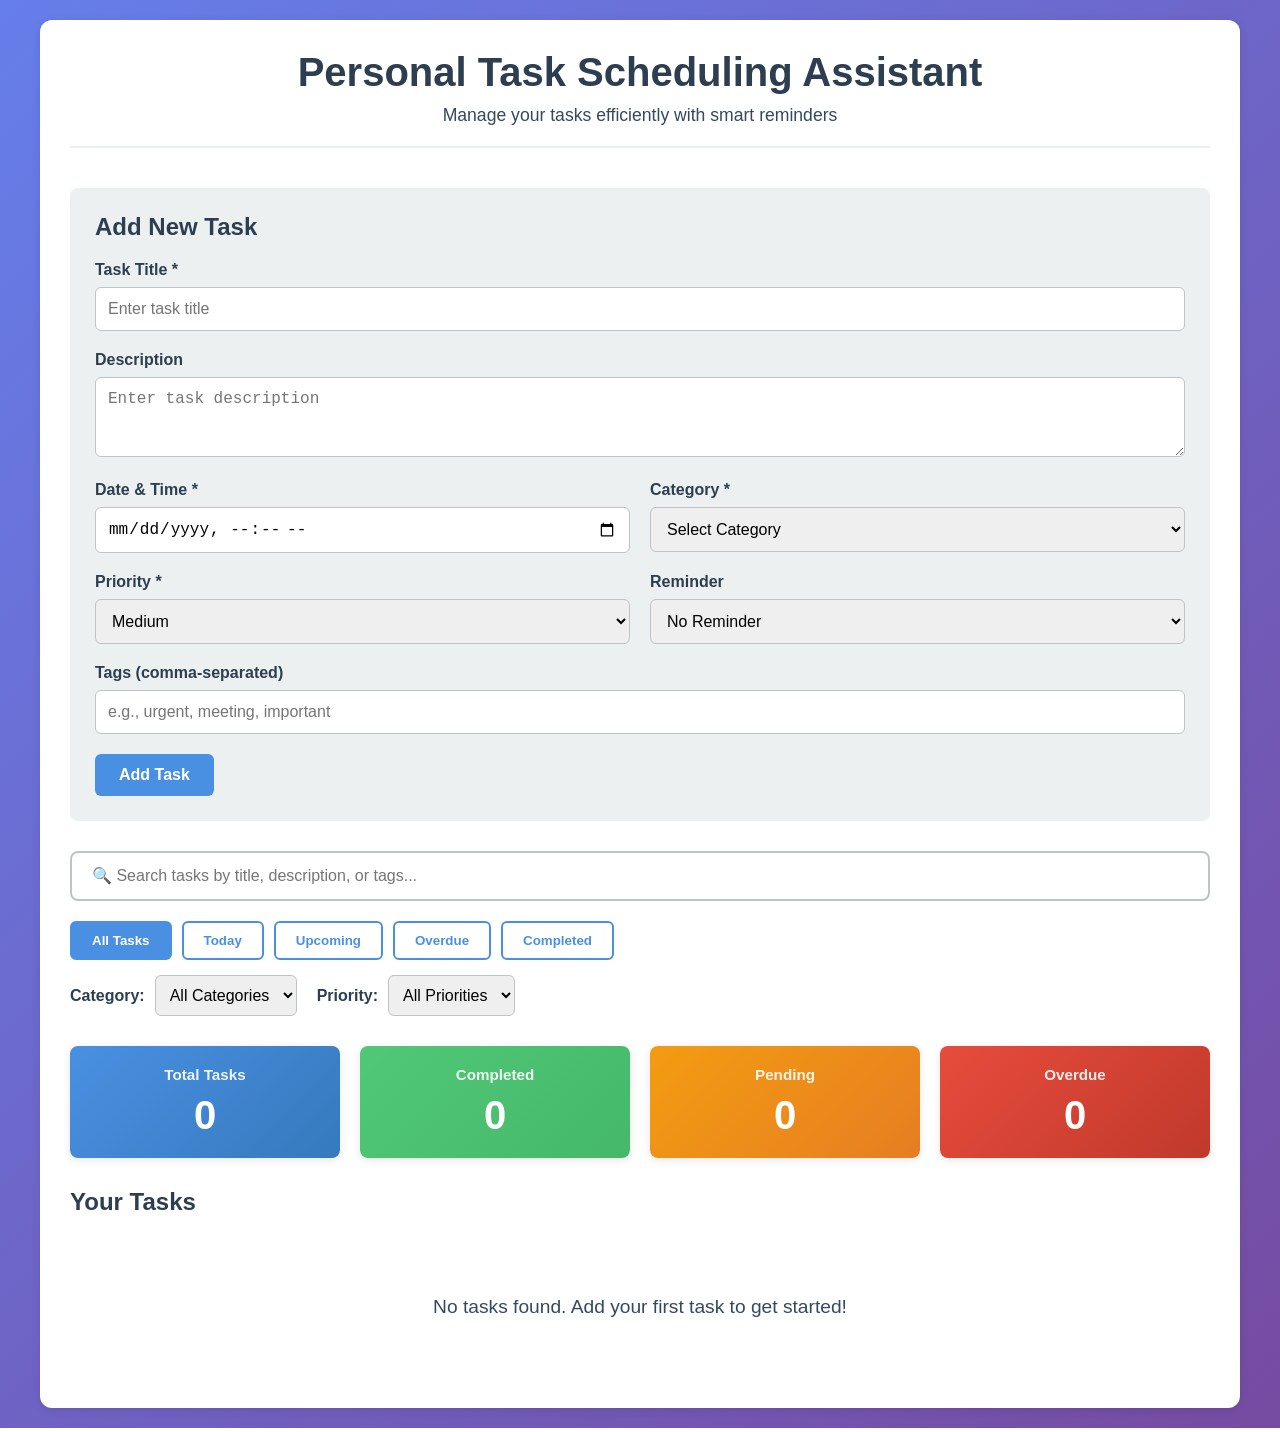
==== commit b2452d33: "Update index.html" ====
--- a/index.html
+++ b/index.html
@@ -10,8 +10,15 @@
     <div class="container">
         <header>
             <h1>Personal Task Scheduling Assistant</h1>
-            <p class="subtitle">Manage your tasks efficiently</p>
+            <p class="subtitle">Manage your tasks efficiently with smart reminders</p>
         </header>
+
+        <!-- Notification Permission Banner -->
+        <div id="notificationBanner" class="notification-banner" style="display: none;">
+            <p>📢 Enable notifications to get reminders for your tasks!</p>
+            <button class="btn btn-primary" onclick="taskManager.requestNotificationPermission()">Enable Notifications</button>
+            <button class="btn-close" onclick="document.getElementById('notificationBanner').style.display='none'">✕</button>
+        </div>
 
         <!-- Add Task Form -->
         <section class="add-task-section">
@@ -58,9 +65,21 @@
                     </div>
                     
                     <div class="form-group">
-                        <label for="tags">Tags (comma-separated)</label>
-                        <input type="text" id="tags" placeholder="e.g., urgent, meeting, important">
-                    </div>
+                        <label for="reminder">Reminder</label>
+                        <select id="reminder">
+                            <option value="none">No Reminder</option>
+                            <option value="5">5 minutes before</option>
+                            <option value="15">15 minutes before</option>
+                            <option value="30">30 minutes before</option>
+                            <option value="60">1 hour before</option>
+                            <option value="1440">1 day before</option>
+                        </select>
+                    </div>
+                </div>
+
+                <div class="form-group">
+                    <label for="tags">Tags (comma-separated)</label>
+                    <input type="text" id="tags" placeholder="e.g., urgent, meeting, important">
                 </div>
                 
                 <button type="submit" class="btn btn-primary">Add Task</button>
@@ -80,6 +99,7 @@
                 <button class="filter-btn active" data-filter="all">All Tasks</button>
                 <button class="filter-btn" data-filter="today">Today</button>
                 <button class="filter-btn" data-filter="upcoming">Upcoming</button>
+                <button class="filter-btn" data-filter="overdue">Overdue</button>
                 <button class="filter-btn" data-filter="completed">Completed</button>
             </div>
             
@@ -115,17 +135,17 @@
                 <h3>Total Tasks</h3>
                 <p id="totalTasks">0</p>
             </div>
-            <div class="stat-card">
+            <div class="stat-card stat-completed">
                 <h3>Completed</h3>
                 <p id="completedTasks">0</p>
             </div>
-            <div class="stat-card">
+            <div class="stat-card stat-pending">
                 <h3>Pending</h3>
                 <p id="pendingTasks">0</p>
             </div>
-            <div class="stat-card">
-                <h3>High Priority</h3>
-                <p id="highPriorityTasks">0</p>
+            <div class="stat-card stat-overdue">
+                <h3>Overdue</h3>
+                <p id="overdueTasks">0</p>
             </div>
         </section>
 
@@ -188,9 +208,21 @@
                     </div>
                     
                     <div class="form-group">
-                        <label for="editTags">Tags (comma-separated)</label>
-                        <input type="text" id="editTags" placeholder="e.g., urgent, meeting, important">
-                    </div>
+                        <label for="editReminder">Reminder</label>
+                        <select id="editReminder">
+                            <option value="none">No Reminder</option>
+                            <option value="5">5 minutes before</option>
+                            <option value="15">15 minutes before</option>
+                            <option value="30">30 minutes before</option>
+                            <option value="60">1 hour before</option>
+                            <option value="1440">1 day before</option>
+                        </select>
+                    </div>
+                </div>
+
+                <div class="form-group">
+                    <label for="editTags">Tags (comma-separated)</label>
+                    <input type="text" id="editTags" placeholder="e.g., urgent, meeting, important">
                 </div>
                 
                 <button type="submit" class="btn btn-primary">Update Task</button>
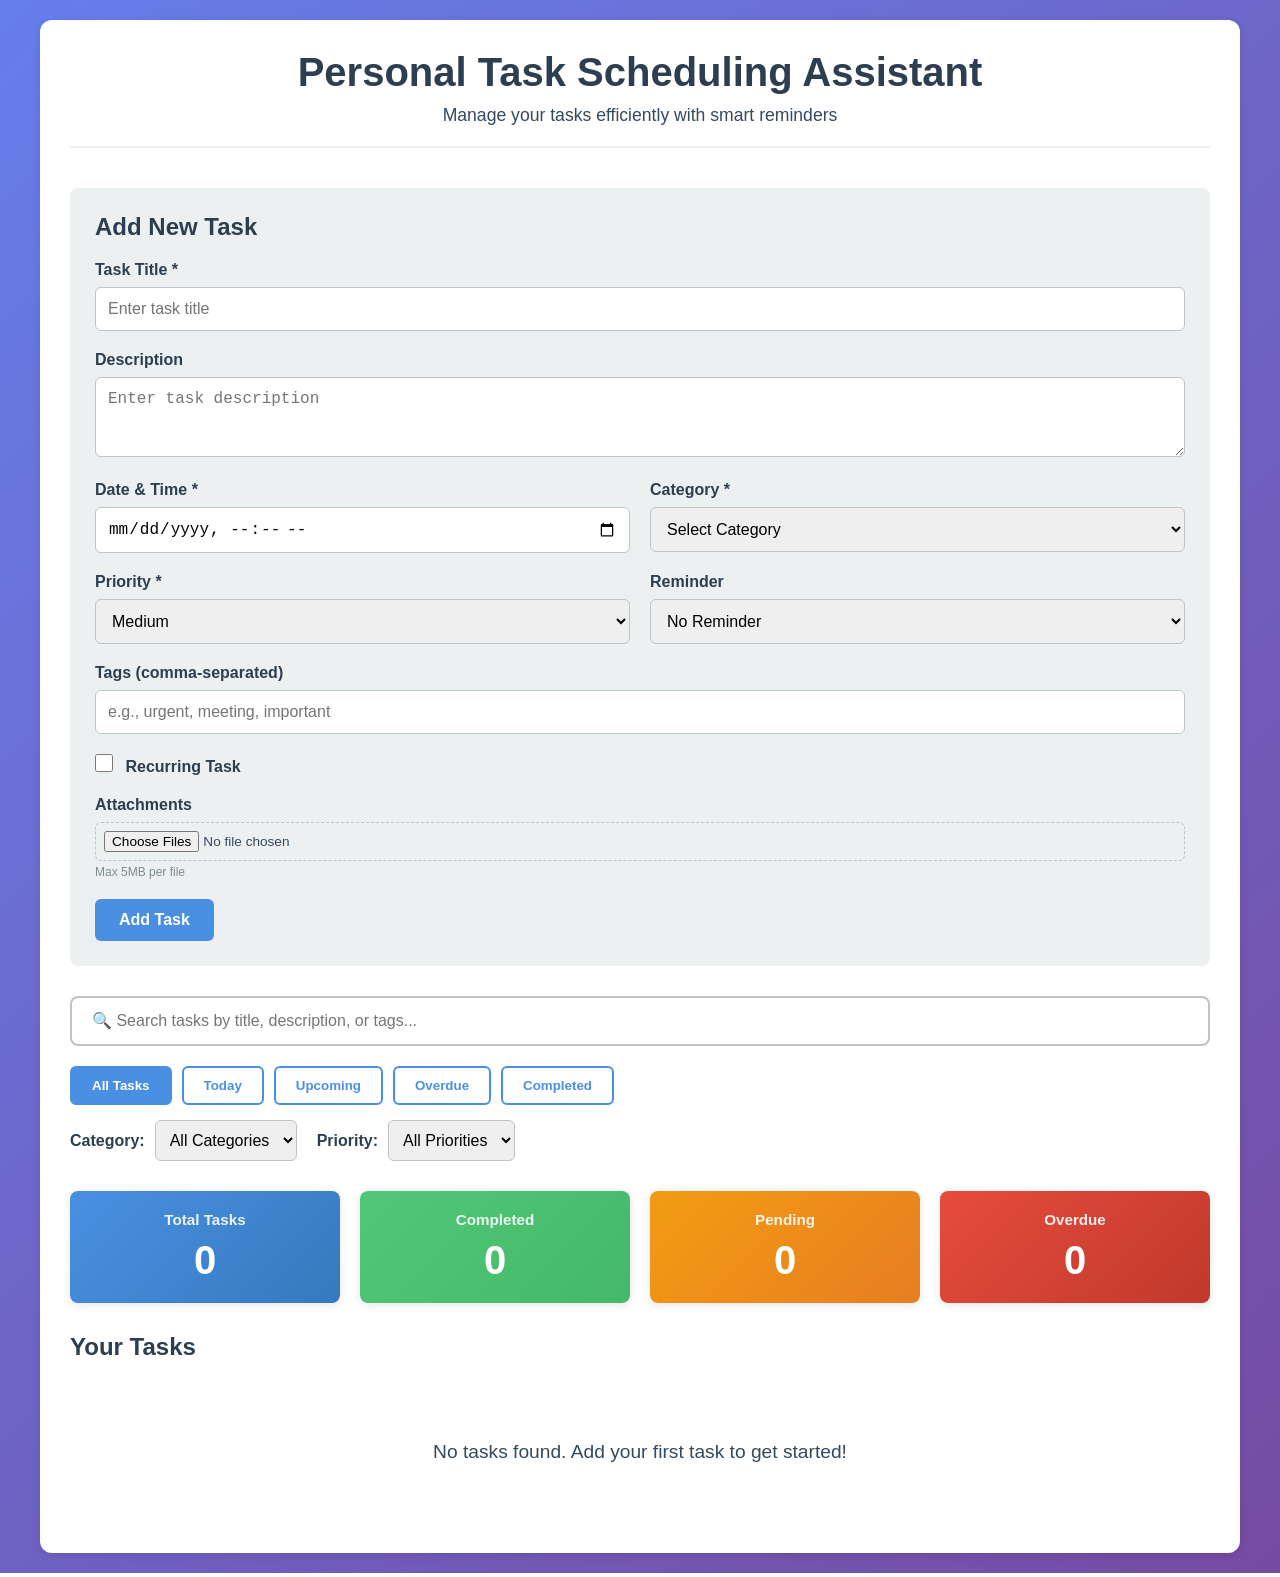
==== commit 1696f8c5: "Update index.html" ====
--- a/index.html
+++ b/index.html
@@ -81,6 +81,40 @@
                     <label for="tags">Tags (comma-separated)</label>
                     <input type="text" id="tags" placeholder="e.g., urgent, meeting, important">
                 </div>
+
+                <div class="form-group">
+                    <label>
+                        <input type="checkbox" id="isRecurring"> Recurring Task
+                    </label>
+                </div>
+
+                <div id="recurringOptions" style="display: none;">
+                    <div class="form-row">
+                        <div class="form-group">
+                            <label for="recurringType">Repeat</label>
+                            <select id="recurringType">
+                                <option value="daily">Daily</option>
+                                <option value="weekly">Weekly</option>
+                                <option value="monthly">Monthly</option>
+                                <option value="custom">Custom (days)</option>
+                            </select>
+                        </div>
+                        <div class="form-group">
+                            <label for="recurringInterval">Every</label>
+                            <input type="number" id="recurringInterval" min="1" value="1" placeholder="1">
+                        </div>
+                    </div>
+                    <div class="form-group">
+                        <label for="recurringEnd">End Date (optional)</label>
+                        <input type="date" id="recurringEnd">
+                    </div>
+                </div>
+
+                <div class="form-group">
+                    <label for="attachments">Attachments</label>
+                    <input type="file" id="attachments" multiple accept="image/*,.pdf,.doc,.docx,.txt">
+                    <small>Max 5MB per file</small>
+                </div>
                 
                 <button type="submit" class="btn btn-primary">Add Task</button>
             </form>
@@ -224,6 +258,41 @@
                     <label for="editTags">Tags (comma-separated)</label>
                     <input type="text" id="editTags" placeholder="e.g., urgent, meeting, important">
                 </div>
+
+                <div class="form-group">
+                    <label>
+                        <input type="checkbox" id="editIsRecurring"> Recurring Task
+                    </label>
+                </div>
+
+                <div id="editRecurringOptions" style="display: none;">
+                    <div class="form-row">
+                        <div class="form-group">
+                            <label for="editRecurringType">Repeat</label>
+                            <select id="editRecurringType">
+                                <option value="daily">Daily</option>
+                                <option value="weekly">Weekly</option>
+                                <option value="monthly">Monthly</option>
+                                <option value="custom">Custom (days)</option>
+                            </select>
+                        </div>
+                        <div class="form-group">
+                            <label for="editRecurringInterval">Every</label>
+                            <input type="number" id="editRecurringInterval" min="1" value="1">
+                        </div>
+                    </div>
+                    <div class="form-group">
+                        <label for="editRecurringEnd">End Date (optional)</label>
+                        <input type="date" id="editRecurringEnd">
+                    </div>
+                </div>
+
+                <div class="form-group">
+                    <label for="editAttachments">Add Attachments</label>
+                    <input type="file" id="editAttachments" multiple accept="image/*,.pdf,.doc,.docx,.txt">
+                    <small>Max 5MB per file</small>
+                    <div id="currentAttachments" class="current-attachments"></div>
+                </div>
                 
                 <button type="submit" class="btn btn-primary">Update Task</button>
             </form>
--- a/index.css
+++ b/index.css
@@ -17,6 +17,8 @@
     --priority-high: #E74C3C;
     --priority-medium: #F39C12;
     --priority-low: #3498DB;
+    --overdue-color: #C0392B;
+    --soon-color: #E67E22;
 }
 
 body {
@@ -52,6 +54,51 @@
 .subtitle {
     color: var(--text-color);
     font-size: 1.1rem;
+}
+
+/* Notification Banner */
+.notification-banner {
+    display: flex;
+    align-items: center;
+    justify-content: space-between;
+    background: linear-gradient(135deg, #667eea 0%, #764ba2 100%);
+    color: white;
+    padding: 15px 20px;
+    border-radius: 8px;
+    margin-bottom: 20px;
+    gap: 15px;
+    flex-wrap: wrap;
+}
+
+.notification-banner p {
+    flex: 1;
+    margin: 0;
+    font-weight: 500;
+}
+
+.notification-banner .btn-primary {
+    background: white;
+    color: #667eea;
+    padding: 10px 20px;
+    font-size: 0.9rem;
+}
+
+.notification-banner .btn-primary:hover {
+    background: var(--light-color);
+}
+
+.notification-banner .btn-close {
+    background: transparent;
+    border: 2px solid white;
+    color: white;
+    padding: 5px 12px;
+    border-radius: 6px;
+    cursor: pointer;
+    font-weight: bold;
+}
+
+.notification-banner .btn-close:hover {
+    background: rgba(255, 255, 255, 0.2);
 }
 
 .add-task-section {
@@ -269,15 +316,15 @@
     font-weight: bold;
 }
 
-.stat-card:nth-child(2) {
+.stat-card.stat-completed {
     background: linear-gradient(135deg, var(--secondary-color), #45B869);
 }
 
-.stat-card:nth-child(3) {
+.stat-card.stat-pending {
     background: linear-gradient(135deg, var(--warning-color), #E67E22);
 }
 
-.stat-card:nth-child(4) {
+.stat-card.stat-overdue {
     background: linear-gradient(135deg, var(--danger-color), #C0392B);
 }
 
@@ -324,6 +371,21 @@
 
 .task-card.priority-low::before {
     background: var(--priority-low);
+}
+
+/* Status-based styling */
+.task-card.status-overdue {
+    background: #fee;
+    border-left: 5px solid var(--overdue-color);
+}
+
+.task-card.status-soon {
+    background: #fff5e6;
+    border-left: 5px solid var(--soon-color);
+}
+
+.task-card.status-upcoming-soon {
+    background: #e6f7ff;
 }
 
 .task-card:hover {
@@ -447,7 +509,54 @@
     font-size: 0.95rem;
     display: flex;
     align-items: center;
-    gap: 5px;
+    gap: 8px;
+    flex-wrap: wrap;
+}
+
+.reminder-badge {
+    display: inline-block;
+    padding: 3px 10px;
+    background: #E8F4FD;
+    color: var(--primary-color);
+    border-radius: 10px;
+    font-size: 0.85rem;
+    font-weight: 500;
+}
+
+/* Time indicators */
+.time-indicator {
+    display: inline-block;
+    padding: 6px 12px;
+    border-radius: 6px;
+    font-size: 0.9rem;
+    font-weight: 600;
+    margin-top: 8px;
+}
+
+.time-indicator.overdue {
+    background: var(--overdue-color);
+    color: white;
+    animation: pulse 2s infinite;
+}
+
+.time-indicator.soon {
+    background: var(--soon-color);
+    color: white;
+    animation: pulse 2s infinite;
+}
+
+.time-indicator.upcoming {
+    background: #E8F4FD;
+    color: var(--primary-color);
+}
+
+@keyframes pulse {
+    0%, 100% {
+        opacity: 1;
+    }
+    50% {
+        opacity: 0.7;
+    }
 }
 
 .task-actions {
@@ -538,6 +647,11 @@
         grid-template-columns: 1fr;
     }
 
+    .notification-banner {
+        flex-direction: column;
+        text-align: center;
+    }
+
     .filter-section {
         flex-direction: column;
         align-items: stretch;
@@ -574,3 +688,246 @@
         flex: 1;
     }
 }
+
+/* Recurring Task Styles */
+.recurring-badge {
+    display: inline-block;
+    background: linear-gradient(135deg, #667eea 0%, #764ba2 100%);
+    color: white;
+    padding: 4px 10px;
+    border-radius: 12px;
+    font-size: 0.75rem;
+    margin-left: 8px;
+    font-weight: 600;
+}
+
+#recurringOptions, #editRecurringOptions {
+    background: #f8f9fa;
+    padding: 15px;
+    border-radius: 8px;
+    margin-top: 10px;
+    border: 1px solid var(--border-color);
+}
+
+/* Attachments Styles */
+.task-attachments {
+    margin-top: 12px;
+    padding: 10px;
+    background: #f8f9fa;
+    border-radius: 6px;
+}
+
+.attachment-item {
+    display: flex;
+    align-items: center;
+    gap: 8px;
+    padding: 6px;
+    margin-bottom: 4px;
+    background: white;
+    border-radius: 4px;
+}
+
+.attachment-icon {
+    font-size: 1rem;
+}
+
+.attachment-link {
+    flex: 1;
+    color: var(--primary-color);
+    text-decoration: none;
+    font-size: 0.85rem;
+    overflow: hidden;
+    text-overflow: ellipsis;
+    white-space: nowrap;
+}
+
+.attachment-link:hover {
+    text-decoration: underline;
+}
+
+.btn-delete-attachment {
+    background: transparent;
+    border: none;
+    color: var(--danger-color);
+    cursor: pointer;
+    font-size: 1.2rem;
+    padding: 2px 6px;
+    line-height: 1;
+}
+
+.btn-delete-attachment:hover {
+    color: #c0392b;
+}
+
+.current-attachments {
+    margin-top: 10px;
+}
+
+.current-attachments h4 {
+    font-size: 0.9rem;
+    margin-bottom: 8px;
+    color: var(--text-color);
+}
+
+.attachment-preview {
+    display: flex;
+    align-items: center;
+    justify-content: space-between;
+    padding: 8px;
+    background: #f8f9fa;
+    border-radius: 4px;
+    margin-bottom: 6px;
+}
+
+.attachment-preview span {
+    font-size: 0.85rem;
+}
+
+.btn-remove {
+    background: var(--danger-color);
+    color: white;
+    border: none;
+    padding: 4px 10px;
+    border-radius: 4px;
+    cursor: pointer;
+    font-size: 0.75rem;
+}
+
+.btn-remove:hover {
+    background: #c0392b;
+}
+
+/* Subtasks Styles */
+.subtasks-container {
+    margin-top: 15px;
+    padding: 12px;
+    background: #f8f9fa;
+    border-radius: 8px;
+    border-left: 3px solid var(--primary-color);
+}
+
+.subtasks-title {
+    font-size: 0.9rem;
+    margin-bottom: 10px;
+    color: var(--text-color);
+    font-weight: 600;
+}
+
+.subtasks-list {
+    margin-bottom: 10px;
+}
+
+.subtask-item {
+    display: flex;
+    align-items: center;
+    gap: 8px;
+    padding: 8px;
+    background: white;
+    border-radius: 4px;
+    margin-bottom: 6px;
+    transition: all 0.2s;
+}
+
+.subtask-item:hover {
+    background: #e8f4f8;
+}
+
+.subtask-item.completed .subtask-text {
+    text-decoration: line-through;
+    opacity: 0.6;
+}
+
+.subtask-item input[type="checkbox"] {
+    width: 18px;
+    height: 18px;
+    cursor: pointer;
+}
+
+.subtask-text {
+    flex: 1;
+    font-size: 0.9rem;
+    color: var(--text-color);
+}
+
+.btn-delete-subtask {
+    background: transparent;
+    border: none;
+    color: var(--danger-color);
+    cursor: pointer;
+    font-size: 1.2rem;
+    padding: 2px 6px;
+    opacity: 0;
+    transition: opacity 0.2s;
+}
+
+.subtask-item:hover .btn-delete-subtask {
+    opacity: 1;
+}
+
+.btn-delete-subtask:hover {
+    color: #c0392b;
+}
+
+.add-subtask-container {
+    display: flex;
+    gap: 8px;
+    margin-top: 10px;
+}
+
+.subtask-input {
+    flex: 1;
+    padding: 8px;
+    border: 1px solid var(--border-color);
+    border-radius: 4px;
+    font-size: 0.85rem;
+}
+
+.subtask-input:focus {
+    outline: none;
+    border-color: var(--primary-color);
+}
+
+.btn-add-subtask {
+    background: var(--primary-color);
+    color: white;
+    border: none;
+    padding: 8px 16px;
+    border-radius: 4px;
+    cursor: pointer;
+    font-size: 1.2rem;
+    font-weight: bold;
+    transition: background 0.2s;
+}
+
+.btn-add-subtask:hover {
+    background: #357abd;
+}
+
+/* File input styling */
+input[type="file"] {
+    padding: 8px;
+    border: 1px dashed var(--border-color);
+    border-radius: 6px;
+    cursor: pointer;
+    font-size: 0.85rem;
+}
+
+input[type="file"]:hover {
+    border-color: var(--primary-color);
+    background: #f8f9fa;
+}
+
+.form-group small {
+    display: block;
+    margin-top: 4px;
+    color: #7f8c8d;
+    font-size: 0.75rem;
+}
+
+/* Checkbox styling */
+.form-group label input[type="checkbox"] {
+    margin-right: 8px;
+    width: 18px;
+    height: 18px;
+    cursor: pointer;
+}
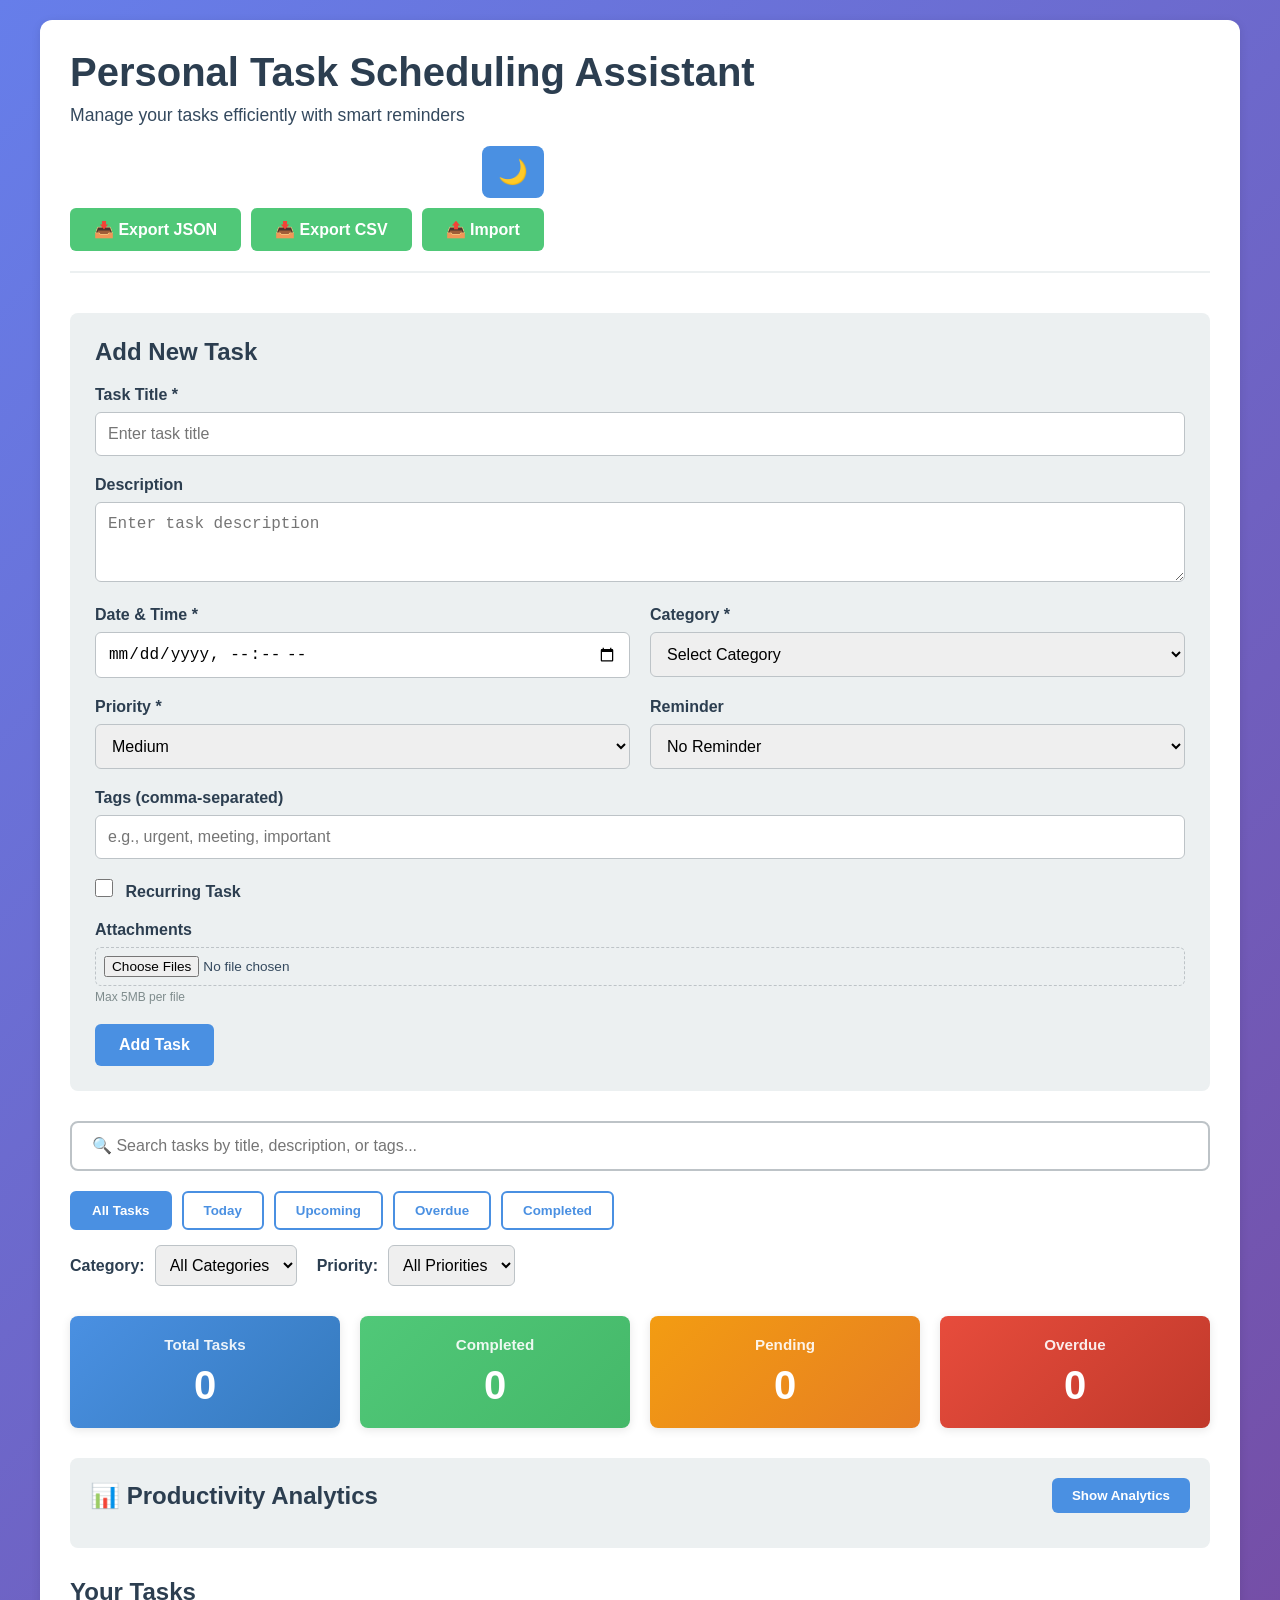
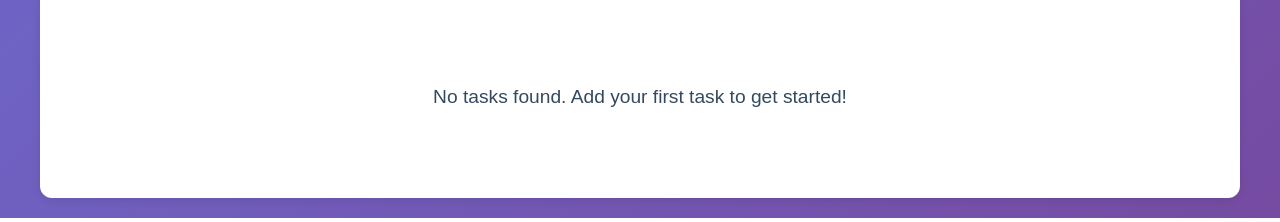
==== commit 1aeef1e6: "Update index.html" ====
--- a/index.html
+++ b/index.html
@@ -9,8 +9,22 @@
 <body>
     <div class="container">
         <header>
-            <h1>Personal Task Scheduling Assistant</h1>
-            <p class="subtitle">Manage your tasks efficiently with smart reminders</p>
+            <div class="header-top">
+                <div>
+                    <h1>Personal Task Scheduling Assistant</h1>
+                    <p class="subtitle">Manage your tasks efficiently with smart reminders</p>
+                </div>
+                <div class="header-controls">
+                    <button class="btn-icon" id="darkModeToggle" title="Toggle Dark Mode">🌙</button>
+                    <div class="export-import-buttons">
+                        <button class="btn btn-secondary" onclick="taskManager.exportTasks('json')">📥 Export JSON</button>
+                        <button class="btn btn-secondary" onclick="taskManager.exportTasks('csv')">📥 Export CSV</button>
+                        <label for="importFile" class="btn btn-secondary" style="cursor: pointer; margin: 0;">📤 Import
+                            <input type="file" id="importFile" accept=".json,.csv" style="display: none;" onchange="taskManager.importTasks(event)">
+                        </label>
+                    </div>
+                </div>
+            </div>
         </header>
 
         <!-- Notification Permission Banner -->
@@ -183,6 +197,47 @@
             </div>
         </section>
 
+        <!-- Analytics Dashboard -->
+        <section class="analytics-section">
+            <div class="analytics-header">
+                <h2>📊 Productivity Analytics</h2>
+                <button class="btn-toggle-analytics" id="toggleAnalytics">Show Analytics</button>
+            </div>
+            <div id="analyticsContent" class="analytics-content" style="display: none;">
+                <div class="analytics-grid">
+                    <div class="analytics-card">
+                        <h3>Completion Rate</h3>
+                        <div class="chart-container">
+                            <canvas id="completionChart"></canvas>
+                        </div>
+                        <p class="analytics-value" id="completionRate">0%</p>
+                    </div>
+                    <div class="analytics-card">
+                        <h3>Tasks by Category</h3>
+                        <div class="chart-container">
+                            <canvas id="categoryChart"></canvas>
+                        </div>
+                    </div>
+                    <div class="analytics-card">
+                        <h3>Tasks by Priority</h3>
+                        <div class="chart-container">
+                            <canvas id="priorityChart"></canvas>
+                        </div>
+                    </div>
+                    <div class="analytics-card">
+                        <h3>Weekly Progress</h3>
+                        <div class="chart-container">
+                            <canvas id="weeklyChart"></canvas>
+                        </div>
+                    </div>
+                    <div class="analytics-card full-width">
+                        <h3>Productivity Insights</h3>
+                        <div id="productivityInsights" class="insights-list"></div>
+                    </div>
+                </div>
+            </div>
+        </section>
+
         <!-- Tasks Display -->
         <section class="tasks-section">
             <h2>Your Tasks</h2>
--- a/index.css
+++ b/index.css
@@ -39,10 +39,17 @@
 }
 
 header {
-    text-align: center;
     margin-bottom: 40px;
     padding-bottom: 20px;
     border-bottom: 2px solid var(--light-color);
+}
+
+.header-top {
+    display: flex;
+    justify-content: space-between;
+    align-items: center;
+    flex-wrap: wrap;
+    gap: 20px;
 }
 
 header h1 {
@@ -54,6 +61,52 @@
 .subtitle {
     color: var(--text-color);
     font-size: 1.1rem;
+}
+
+.header-controls {
+    display: flex;
+    flex-direction: column;
+    gap: 10px;
+    align-items: flex-end;
+}
+
+.btn-icon {
+    background: var(--primary-color);
+    color: white;
+    border: none;
+    padding: 12px 16px;
+    border-radius: 8px;
+    font-size: 1.5rem;
+    cursor: pointer;
+    transition: all 0.3s;
+}
+
+.btn-icon:hover {
+    background: #357ABD;
+    transform: scale(1.1);
+}
+
+.export-import-buttons {
+    display: flex;
+    gap: 10px;
+    flex-wrap: wrap;
+}
+
+.btn-secondary {
+    background: var(--secondary-color);
+    color: white;
+    padding: 10px 18px;
+    border: none;
+    border-radius: 6px;
+    cursor: pointer;
+    font-size: 0.9rem;
+    font-weight: 600;
+    transition: all 0.3s;
+}
+
+.btn-secondary:hover {
+    background: #45B869;
+    transform: translateY(-2px);
 }
 
 /* Notification Banner */
@@ -643,6 +696,19 @@
         font-size: 2rem;
     }
 
+    .header-top {
+        flex-direction: column;
+        align-items: stretch;
+    }
+
+    .header-controls {
+        align-items: stretch;
+    }
+
+    .export-import-buttons {
+        flex-direction: column;
+    }
+
     .form-row {
         grid-template-columns: 1fr;
     }
@@ -686,6 +752,10 @@
 
     .task-actions button {
         flex: 1;
+    }
+
+    .analytics-grid {
+        grid-template-columns: 1fr;
     }
 }
 
@@ -931,3 +1001,184 @@
     height: 18px;
     cursor: pointer;
 }
+
+/* Dark Mode Styles */
+body.dark-mode {
+    background: linear-gradient(135deg, #1a1a2e 0%, #16213e 100%);
+}
+
+body.dark-mode .container {
+    background: #0f3460;
+    color: #e8e8e8;
+}
+
+body.dark-mode header h1,
+body.dark-mode .tasks-section h2,
+body.dark-mode .add-task-section h2,
+body.dark-mode .analytics-header h2 {
+    color: #e8e8e8;
+}
+
+body.dark-mode .subtitle,
+body.dark-mode .task-description,
+body.dark-mode .form-group label {
+    color: #b8b8b8;
+}
+
+body.dark-mode .add-task-section {
+    background: #16213e;
+}
+
+body.dark-mode .form-group input,
+body.dark-mode .form-group textarea,
+body.dark-mode .form-group select,
+body.dark-mode .search-box input,
+body.dark-mode .category-filter select,
+body.dark-mode .priority-filter select {
+    background: #0f3460;
+    color: #e8e8e8;
+    border-color: #533483;
+}
+
+body.dark-mode .task-card {
+    background: #16213e;
+    border-color: #533483;
+}
+
+body.dark-mode .task-title {
+    color: #e8e8e8;
+}
+
+body.dark-mode .modal-content {
+    background: #16213e;
+    color: #e8e8e8;
+}
+
+body.dark-mode .subtasks-container,
+body.dark-mode .task-attachments,
+body.dark-mode #recurringOptions,
+body.dark-mode #editRecurringOptions {
+    background: #0f3460;
+}
+
+body.dark-mode .subtask-item,
+body.dark-mode .attachment-item {
+    background: #16213e;
+}
+
+body.dark-mode .analytics-card {
+    background: #16213e;
+    border-color: #533483;
+}
+
+/* Analytics Dashboard Styles */
+.analytics-section {
+    margin-bottom: 30px;
+    padding: 20px;
+    background: var(--light-color);
+    border-radius: 8px;
+}
+
+.analytics-header {
+    display: flex;
+    justify-content: space-between;
+    align-items: center;
+    margin-bottom: 15px;
+}
+
+.analytics-header h2 {
+    color: var(--dark-color);
+    margin: 0;
+}
+
+.btn-toggle-analytics {
+    background: var(--primary-color);
+    color: white;
+    border: none;
+    padding: 10px 20px;
+    border-radius: 6px;
+    cursor: pointer;
+    font-weight: 600;
+    transition: all 0.3s;
+}
+
+.btn-toggle-analytics:hover {
+    background: #357ABD;
+}
+
+.analytics-content {
+    margin-top: 20px;
+}
+
+.analytics-grid {
+    display: grid;
+    grid-template-columns: repeat(auto-fit, minmax(280px, 1fr));
+    gap: 20px;
+}
+
+.analytics-card {
+    background: white;
+    padding: 20px;
+    border-radius: 8px;
+    border: 1px solid var(--border-color);
+    box-shadow: var(--shadow);
+    transition: transform 0.3s;
+}
+
+.analytics-card:hover {
+    transform: translateY(-3px);
+}
+
+.analytics-card h3 {
+    font-size: 1rem;
+    margin-bottom: 15px;
+    color: var(--dark-color);
+}
+
+.analytics-card.full-width {
+    grid-column: 1 / -1;
+}
+
+.chart-container {
+    position: relative;
+    height: 200px;
+    margin-bottom: 10px;
+}
+
+.analytics-value {
+    text-align: center;
+    font-size: 2rem;
+    font-weight: bold;
+    color: var(--primary-color);
+    margin: 0;
+}
+
+.insights-list {
+    display: flex;
+    flex-direction: column;
+    gap: 15px;
+}
+
+.insight-item {
+    display: flex;
+    align-items: center;
+    gap: 12px;
+    padding: 12px;
+    background: var(--light-color);
+    border-radius: 6px;
+    border-left: 4px solid var(--primary-color);
+}
+
+.insight-icon {
+    font-size: 1.5rem;
+}
+
+.insight-text {
+    flex: 1;
+    color: var(--text-color);
+}
+
+.insight-text strong {
+    color: var(--dark-color);
+    font-weight: 600;
+}
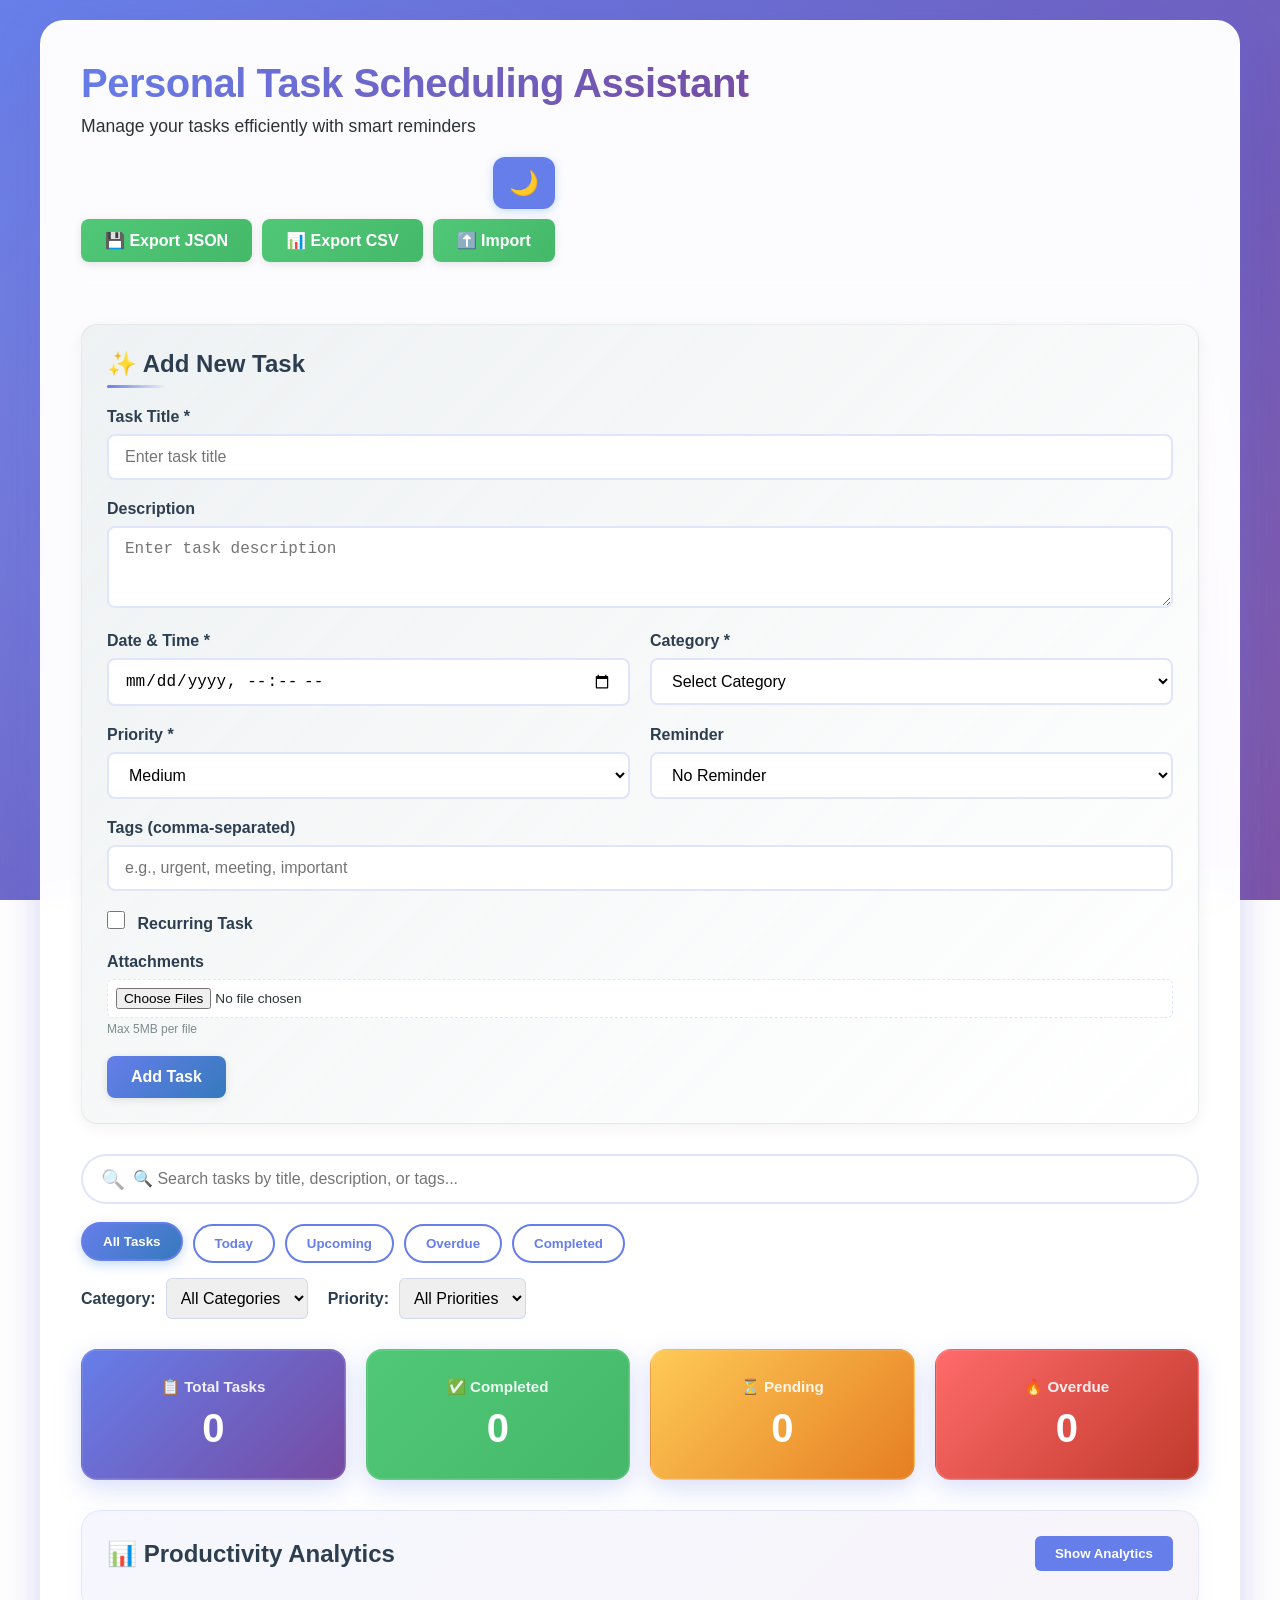
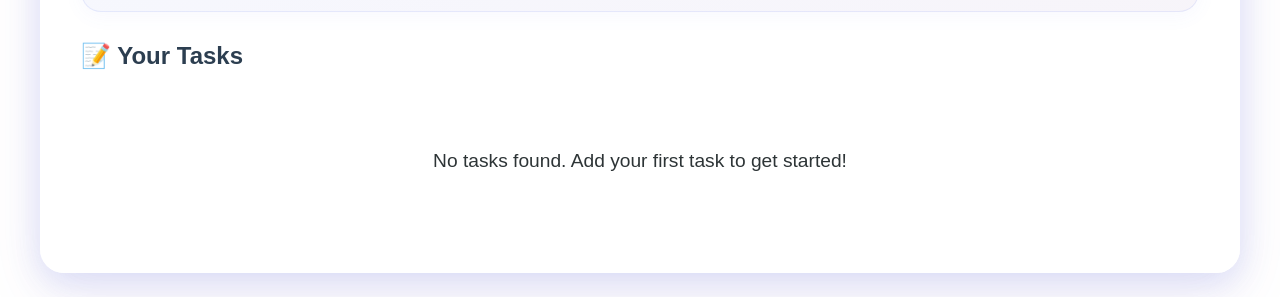
==== commit b1ef4ccc: "Update index.html" ====
--- a/index.html
+++ b/index.html
@@ -17,9 +17,9 @@
                 <div class="header-controls">
                     <button class="btn-icon" id="darkModeToggle" title="Toggle Dark Mode">🌙</button>
                     <div class="export-import-buttons">
-                        <button class="btn btn-secondary" onclick="taskManager.exportTasks('json')">📥 Export JSON</button>
-                        <button class="btn btn-secondary" onclick="taskManager.exportTasks('csv')">📥 Export CSV</button>
-                        <label for="importFile" class="btn btn-secondary" style="cursor: pointer; margin: 0;">📤 Import
+                        <button class="btn btn-secondary" onclick="taskManager.exportTasks('json')">💾 Export JSON</button>
+                        <button class="btn btn-secondary" onclick="taskManager.exportTasks('csv')">📊 Export CSV</button>
+                        <label for="importFile" class="btn btn-secondary" style="cursor: pointer; margin: 0;">⬆️ Import
                             <input type="file" id="importFile" accept=".json,.csv" style="display: none;" onchange="taskManager.importTasks(event)">
                         </label>
                     </div>
@@ -36,7 +36,7 @@
 
         <!-- Add Task Form -->
         <section class="add-task-section">
-            <h2>Add New Task</h2>
+            <h2>✨ Add New Task</h2>
             <form id="taskForm">
                 <div class="form-group">
                     <label for="title">Task Title *</label>
@@ -180,19 +180,19 @@
         <!-- Tasks Statistics -->
         <section class="stats-section">
             <div class="stat-card">
-                <h3>Total Tasks</h3>
+                <h3>📋 Total Tasks</h3>
                 <p id="totalTasks">0</p>
             </div>
             <div class="stat-card stat-completed">
-                <h3>Completed</h3>
+                <h3>✅ Completed</h3>
                 <p id="completedTasks">0</p>
             </div>
             <div class="stat-card stat-pending">
-                <h3>Pending</h3>
+                <h3>⏳ Pending</h3>
                 <p id="pendingTasks">0</p>
             </div>
             <div class="stat-card stat-overdue">
-                <h3>Overdue</h3>
+                <h3>🔥 Overdue</h3>
                 <p id="overdueTasks">0</p>
             </div>
         </section>
@@ -240,7 +240,7 @@
 
         <!-- Tasks Display -->
         <section class="tasks-section">
-            <h2>Your Tasks</h2>
+            <h2>📝 Your Tasks</h2>
             <div id="tasksList" class="tasks-list">
                 <!-- Tasks will be dynamically inserted here -->
             </div>
@@ -254,7 +254,7 @@
     <div id="editModal" class="modal">
         <div class="modal-content">
             <span class="close">&times;</span>
-            <h2>Edit Task</h2>
+            <h2>✏️ Edit Task</h2>
             <form id="editTaskForm">
                 <input type="hidden" id="editTaskId">
                 <div class="form-group">
--- a/index.css
+++ b/index.css
@@ -4,38 +4,101 @@
     box-sizing: border-box;
 }
 
+html {
+    scroll-behavior: smooth;
+}
+
 :root {
-    --primary-color: #4A90E2;
+    --primary-color: #667eea;
+    --primary-dark: #764ba2;
     --secondary-color: #50C878;
-    --danger-color: #E74C3C;
-    --warning-color: #F39C12;
+    --accent-purple: #9b59b6;
+    --accent-pink: #e056fd;
+    --danger-color: #ff6b6b;
+    --warning-color: #feca57;
     --dark-color: #2C3E50;
-    --light-color: #ECF0F1;
-    --text-color: #34495E;
-    --border-color: #BDC3C7;
-    --shadow: 0 2px 10px rgba(0, 0, 0, 0.1);
-    --priority-high: #E74C3C;
-    --priority-medium: #F39C12;
-    --priority-low: #3498DB;
-    --overdue-color: #C0392B;
-    --soon-color: #E67E22;
+    --light-color: rgba(255, 255, 255, 0.1);
+    --text-color: #2d3436;
+    --border-color: rgba(102, 126, 234, 0.2);
+    --shadow: 0 8px 32px rgba(102, 126, 234, 0.15);
+    --priority-high: #ff6b6b;
+    --priority-medium: #feca57;
+    --priority-low: #667eea;
+    --overdue-color: #ff4757;
+    --soon-color: #ffa502;
+}
+
+/* Custom Scrollbar */
+::-webkit-scrollbar {
+    width: 10px;
+    height: 10px;
+}
+
+::-webkit-scrollbar-track {
+    background: #f1f1f1;
+    border-radius: 10px;
+}
+
+::-webkit-scrollbar-thumb {
+    background: linear-gradient(180deg, var(--primary-color) 0%, #764ba2 100%);
+    border-radius: 10px;
+    transition: background 0.3s;
+}
+
+::-webkit-scrollbar-thumb:hover {
+    background: linear-gradient(180deg, #357ABD 0%, #5a3a7a 100%);
 }
 
 body {
     font-family: 'Segoe UI', Tahoma, Geneva, Verdana, sans-serif;
     background: linear-gradient(135deg, #667eea 0%, #764ba2 100%);
+    background-attachment: fixed;
     min-height: 100vh;
     padding: 20px;
     color: var(--text-color);
+    position: relative;
+    overflow-x: hidden;
+}
+
+body::before {
+    content: '';
+    position: fixed;
+    top: 0;
+    left: 0;
+    width: 100%;
+    height: 100%;
+    background: 
+        radial-gradient(circle at 20% 50%, rgba(255, 255, 255, 0.1) 0%, transparent 50%),
+        radial-gradient(circle at 80% 80%, rgba(255, 255, 255, 0.1) 0%, transparent 50%);
+    pointer-events: none;
+    z-index: 0;
 }
 
 .container {
     max-width: 1200px;
     margin: 0 auto;
-    background: white;
-    border-radius: 12px;
-    padding: 30px;
-    box-shadow: var(--shadow);
+    background: rgba(255, 255, 255, 0.98);
+    backdrop-filter: blur(20px) saturate(180%);
+    border-radius: 24px;
+    padding: 40px;
+    box-shadow: 0 8px 32px rgba(102, 126, 234, 0.2),
+                0 0 0 1px rgba(255, 255, 255, 0.18) inset,
+                0 20px 60px rgba(118, 75, 162, 0.1);
+    border: 1px solid rgba(255, 255, 255, 0.4);
+    position: relative;
+    z-index: 1;
+    animation: slideIn 0.6s ease-out;
+}
+
+@keyframes slideIn {
+    from {
+        opacity: 0;
+        transform: translateY(30px);
+    }
+    to {
+        opacity: 1;
+        transform: translateY(0);
+    }
 }
 
 header {
@@ -53,14 +116,37 @@
 }
 
 header h1 {
-    color: var(--dark-color);
+    background: linear-gradient(135deg, #667eea 0%, #764ba2 100%);
+    -webkit-background-clip: text;
+    -webkit-text-fill-color: transparent;
+    background-clip: text;
     font-size: 2.5rem;
     margin-bottom: 10px;
+    font-weight: 700;
+    letter-spacing: -0.5px;
+    animation: fadeInDown 0.8s ease-out;
+}
+
+@keyframes fadeInDown {
+    from {
+        opacity: 0;
+        transform: translateY(-20px);
+    }
+    to {
+        opacity: 1;
+        transform: translateY(0);
+    }
 }
 
 .subtitle {
     color: var(--text-color);
     font-size: 1.1rem;
+    animation: fadeIn 1s ease-out 0.2s both;
+}
+
+@keyframes fadeIn {
+    from { opacity: 0; }
+    to { opacity: 1; }
 }
 
 .header-controls {
@@ -71,19 +157,21 @@
 }
 
 .btn-icon {
-    background: var(--primary-color);
+    background: linear-gradient(135deg, var(--primary-color) 0%, #667eea 100%);
     color: white;
     border: none;
     padding: 12px 16px;
-    border-radius: 8px;
+    border-radius: 12px;
     font-size: 1.5rem;
     cursor: pointer;
-    transition: all 0.3s;
+    transition: all 0.4s ease;
+    box-shadow: 0 2px 10px rgba(74, 144, 226, 0.3);
 }
 
 .btn-icon:hover {
-    background: #357ABD;
-    transform: scale(1.1);
+    background: linear-gradient(135deg, #357ABD 0%, #764ba2 100%);
+    transform: scale(1.15) rotate(15deg);
+    box-shadow: 0 4px 20px rgba(74, 144, 226, 0.5);
 }
 
 .export-import-buttons {
@@ -93,15 +181,23 @@
 }
 
 .btn-secondary {
-    background: var(--secondary-color);
+    background: linear-gradient(135deg, var(--secondary-color) 0%, #45B869 100%);
     color: white;
     padding: 10px 18px;
     border: none;
-    border-radius: 6px;
+    border-radius: 8px;
     cursor: pointer;
     font-size: 0.9rem;
     font-weight: 600;
-    transition: all 0.3s;
+    transition: all 0.3s ease;
+    box-shadow: 0 2px 8px rgba(80, 200, 120, 0.2);
+}
+
+.btn-secondary:hover {
+    background: linear-gradient(135deg, #45B869 0%, #3BA05E 100%);
+    transform: translateY(-3px);
+    box-shadow: 0 4px 15px rgba(80, 200, 120, 0.4);
+}
 }
 
 .btn-secondary:hover {
@@ -155,15 +251,37 @@
 }
 
 .add-task-section {
-    background: var(--light-color);
+    background: linear-gradient(135deg, rgba(236, 240, 241, 0.8) 0%, rgba(255, 255, 255, 0.9) 100%);\n    backdrop-filter: blur(10px);
     padding: 25px;
-    border-radius: 8px;
+    border-radius: 16px;
     margin-bottom: 30px;
+    border: 1px solid rgba(189, 195, 199, 0.3);
+    box-shadow: 0 4px 15px rgba(0, 0, 0, 0.05);
+    transition: all 0.3s ease;
+}
+
+.add-task-section:hover {
+    box-shadow: 0 8px 25px rgba(0, 0, 0, 0.1);
+    transform: translateY(-2px);
 }
 
 .add-task-section h2 {
     color: var(--dark-color);
     margin-bottom: 20px;
+    font-weight: 600;
+    position: relative;
+    padding-bottom: 10px;
+}
+
+.add-task-section h2::after {
+    content: '';
+    position: absolute;
+    bottom: 0;
+    left: 0;
+    width: 60px;
+    height: 3px;
+    background: linear-gradient(90deg, var(--primary-color), transparent);
+    border-radius: 2px;
 }
 
 .form-group {
@@ -181,11 +299,12 @@
 .form-group textarea,
 .form-group select {
     width: 100%;
-    padding: 12px;
-    border: 1px solid var(--border-color);
-    border-radius: 6px;
+    padding: 12px 16px;
+    border: 2px solid var(--border-color);
+    border-radius: 8px;
     font-size: 1rem;
-    transition: border-color 0.3s;
+    transition: all 0.3s ease;
+    background: white;
 }
 
 .form-group input:focus,
@@ -193,6 +312,14 @@
 .form-group select:focus {
     outline: none;
     border-color: var(--primary-color);
+    box-shadow: 0 0 0 4px rgba(74, 144, 226, 0.1);
+    transform: translateY(-2px);
+}
+
+.form-group input:hover,
+.form-group textarea:hover,
+.form-group select:hover {
+    border-color: #999;
 }
 
 .form-row {
@@ -204,55 +331,86 @@
 .btn {
     padding: 12px 24px;
     border: none;
-    border-radius: 6px;
+    border-radius: 8px;
     font-size: 1rem;
     cursor: pointer;
-    transition: all 0.3s;
+    transition: all 0.3s ease;
     font-weight: 600;
+    position: relative;
+    overflow: hidden;
+    box-shadow: 0 2px 8px rgba(0, 0, 0, 0.1);
+}
+
+.btn::before {
+    content: '';
+    position: absolute;
+    top: 50%;
+    left: 50%;
+    width: 0;
+    height: 0;
+    border-radius: 50%;
+    background: rgba(255, 255, 255, 0.3);
+    transform: translate(-50%, -50%);
+    transition: width 0.6s, height 0.6s;
+}
+
+.btn:hover::before {
+    width: 300px;
+    height: 300px;
 }
 
 .btn-primary {
-    background: var(--primary-color);
+    background: linear-gradient(135deg, var(--primary-color) 0%, #357ABD 100%);
     color: white;
 }
 
 .btn-primary:hover {
-    background: #357ABD;
-    transform: translateY(-2px);
-    box-shadow: 0 4px 8px rgba(0, 0, 0, 0.2);
+    transform: translateY(-3px);
+    box-shadow: 0 6px 20px rgba(74, 144, 226, 0.4);
+}
+
+.btn-primary:active {
+    transform: translateY(-1px);
+    box-shadow: 0 3px 10px rgba(74, 144, 226, 0.4);
 }
 
 .btn-success {
-    background: var(--secondary-color);
+    background: linear-gradient(135deg, var(--secondary-color) 0%, #45B869 100%);
     color: white;
     padding: 8px 16px;
     font-size: 0.9rem;
 }
 
 .btn-success:hover {
-    background: #45B869;
+    background: linear-gradient(135deg, #45B869 0%, #3BA05E 100%);
+    transform: translateY(-2px);
+    box-shadow: 0 4px 12px rgba(80, 200, 120, 0.4);
 }
 
 .btn-danger {
-    background: var(--danger-color);
+    background: linear-gradient(135deg, var(--danger-color) 0%, #C0392B 100%);
     color: white;
     padding: 8px 16px;
     font-size: 0.9rem;
 }
 
 .btn-danger:hover {
-    background: #C0392B;
+    background: linear-gradient(135deg, #C0392B 0%, #A93226 100%);
+    transform: translateY(-2px);
+    box-shadow: 0 4px 12px rgba(231, 76, 60, 0.4);
 }
 
 .btn-edit {
-    background: var(--warning-color);
+    background: linear-gradient(135deg, var(--warning-color) 0%, #E67E22 100%);
     color: white;
     padding: 8px 16px;
     font-size: 0.9rem;
 }
 
 .btn-edit:hover {
-    background: #E67E22;
+    background: linear-gradient(135deg, #E67E22 0%, #D35400 100%);
+    transform: translateY(-2px);
+    box-shadow: 0 4px 12px rgba(243, 156, 18, 0.4);
 }
 
 /* Search Section */
@@ -262,21 +420,44 @@
 
 .search-box {
     width: 100%;
+    position: relative;
+}
+
+.search-box::before {
+    content: '🔍';
+    position: absolute;
+    left: 20px;
+    top: 50%;
+    transform: translateY(-50%);
+    font-size: 1.2rem;
+    opacity: 0.5;
+    transition: opacity 0.3s;
+    pointer-events: none;
+}
+
+.search-box:focus-within::before {
+    opacity: 1;
 }
 
 .search-box input {
     width: 100%;
-    padding: 14px 20px;
+    padding: 14px 20px 14px 50px;
     border: 2px solid var(--border-color);
-    border-radius: 8px;
+    border-radius: 50px;
     font-size: 1rem;
-    transition: all 0.3s;
+    transition: all 0.3s ease;
+    background: white;
 }
 
 .search-box input:focus {
     outline: none;
     border-color: var(--primary-color);
-    box-shadow: 0 0 0 3px rgba(74, 144, 226, 0.1);
+    box-shadow: 0 0 0 4px rgba(74, 144, 226, 0.1);
+    transform: translateY(-2px);
+}
+
+.search-box input:hover {
+    border-color: #999;
 }
 
 /* Filter Section */
@@ -296,16 +477,40 @@
     border: 2px solid var(--primary-color);
     background: white;
     color: var(--primary-color);
-    border-radius: 6px;
+    border-radius: 25px;
     cursor: pointer;
-    transition: all 0.3s;
+    transition: all 0.3s ease;
     font-weight: 600;
-}
-
-.filter-btn:hover,
+    position: relative;
+    overflow: hidden;
+}
+
+.filter-btn::after {
+    content: '';
+    position: absolute;
+    bottom: 0;
+    left: 50%;
+    width: 0;
+    height: 2px;
+    background: var(--primary-color);
+    transform: translateX(-50%);
+    transition: width 0.3s ease;
+}
+
+.filter-btn:hover::after {
+    width: 80%;
+}
+
+.filter-btn:hover {
+    background: rgba(74, 144, 226, 0.1);
+    transform: translateY(-2px);
+}
+
 .filter-btn.active {
-    background: var(--primary-color);
-    color: white;
+    background: linear-gradient(135deg, var(--primary-color) 0%, #357ABD 100%);
+    color: white;
+    box-shadow: 0 4px 12px rgba(74, 144, 226, 0.3);
+    transform: translateY(-2px);
 }
 
 .filter-controls {
@@ -345,17 +550,38 @@
 }
 
 .stat-card {
-    background: linear-gradient(135deg, var(--primary-color), #357ABD);
-    color: white;
-    padding: 20px;
-    border-radius: 8px;
+    background: linear-gradient(135deg, var(--primary-color) 0%, var(--primary-dark) 100%);
+    color: white;
+    padding: 28px;
+    border-radius: 16px;
     text-align: center;
-    box-shadow: var(--shadow);
-    transition: transform 0.3s;
+    box-shadow: 0 8px 24px rgba(102, 126, 234, 0.25),
+                0 0 0 1px rgba(255, 255, 255, 0.1) inset;
+    transition: all 0.4s cubic-bezier(0.175, 0.885, 0.32, 1.275);
+    position: relative;
+    overflow: hidden;
+    border: 1px solid rgba(255, 255, 255, 0.1);
+}
+
+.stat-card::before {
+    content: '';
+    position: absolute;
+    top: -50%;
+    left: -50%;
+    width: 200%;
+    height: 200%;
+    background: radial-gradient(circle, rgba(255, 255, 255, 0.1) 0%, transparent 70%);
+    transform: scale(0);
+    transition: transform 0.6s ease;
+}
+
+.stat-card:hover::before {
+    transform: scale(1);
 }
 
 .stat-card:hover {
-    transform: translateY(-5px);
+    transform: translateY(-8px) scale(1.03);
+    box-shadow: 0 12px 30px rgba(0, 0, 0, 0.2);
 }
 
 .stat-card h3 {
@@ -393,16 +619,30 @@
 }
 
 .task-card {
-    background: white;
-    border: 1px solid var(--border-color);
-    border-radius: 8px;
-    padding: 20px;
-    transition: all 0.3s;
+    background: linear-gradient(135deg, rgba(255, 255, 255, 0.95) 0%, rgba(248, 249, 250, 0.9) 100%);
+    backdrop-filter: blur(10px);
+    border: 1px solid rgba(102, 126, 234, 0.15);
+    border-radius: 16px;
+    padding: 24px;
+    transition: all 0.4s cubic-bezier(0.175, 0.885, 0.32, 1.275);
     display: flex;
     justify-content: space-between;
     align-items: flex-start;
     position: relative;
     overflow: hidden;
+    animation: cardSlideIn 0.5s ease-out;
+    box-shadow: 0 2px 12px rgba(102, 126, 234, 0.08);
+}
+
+@keyframes cardSlideIn {
+    from {
+        opacity: 0;
+        transform: translateX(-20px);
+    }
+    to {
+        opacity: 1;
+        transform: translateX(0);
+    }
 }
 
 .task-card::before {
@@ -412,42 +652,60 @@
     top: 0;
     bottom: 0;
     width: 5px;
+    transition: width 0.3s ease;
+}
+
+.task-card:hover::before {
+    width: 8px;
 }
 
 .task-card.priority-high::before {
-    background: var(--priority-high);
+    background: linear-gradient(180deg, var(--priority-high) 0%, #C0392B 100%);
 }
 
 .task-card.priority-medium::before {
-    background: var(--priority-medium);
+    background: linear-gradient(180deg, var(--priority-medium) 0%, #E67E22 100%);
 }
 
 .task-card.priority-low::before {
-    background: var(--priority-low);
+    background: linear-gradient(180deg, var(--priority-low) 0%, #2980B9 100%);
 }
 
 /* Status-based styling */
 .task-card.status-overdue {
-    background: #fee;
+    background: linear-gradient(135deg, #fee 0%, #fdd 100%);
     border-left: 5px solid var(--overdue-color);
+    animation: shake 0.5s;
+}
+
+@keyframes shake {
+    0%, 100% { transform: translateX(0); }
+    25% { transform: translateX(-5px); }
+    75% { transform: translateX(5px); }
 }
 
 .task-card.status-soon {
-    background: #fff5e6;
+    background: linear-gradient(135deg, #fff5e6 0%, #ffe6cc 100%);
     border-left: 5px solid var(--soon-color);
 }
 
 .task-card.status-upcoming-soon {
-    background: #e6f7ff;
+    background: linear-gradient(135deg, #e6f7ff 0%, #cce7f5 100%);
 }
 
 .task-card:hover {
-    box-shadow: 0 4px 12px rgba(0, 0, 0, 0.15);
-    transform: translateY(-2px);
+    box-shadow: 0 8px 24px rgba(0, 0, 0, 0.15), 0 0 0 1px rgba(102, 126, 234, 0.1);
+    transform: translateY(-5px) scale(1.01);
 }
 
 .task-card.completed {
-    opacity: 0.6;
+    opacity: 0.7;
+    filter: grayscale(0.3);
+}
+
+.task-card.completed:hover {
+    opacity: 0.85;
+    filter: grayscale(0.1);
 }
 
 .task-priority-indicator {
@@ -505,33 +763,46 @@
 
 .task-category {
     display: inline-block;
-    padding: 4px 12px;
-    background: var(--primary-color);
-    color: white;
-    border-radius: 12px;
+    padding: 5px 14px;
+    background: linear-gradient(135deg, var(--primary-color) 0%, #357ABD 100%);
+    color: white;
+    border-radius: 20px;
     font-size: 0.85rem;
     font-weight: 600;
+    box-shadow: 0 2px 8px rgba(74, 144, 226, 0.3);
+    transition: all 0.3s ease;
+}
+
+.task-category:hover {
+    transform: scale(1.05);
+    box-shadow: 0 4px 12px rgba(74, 144, 226, 0.4);
 }
 
 .task-priority {
     display: inline-block;
-    padding: 4px 12px;
-    color: white;
-    border-radius: 12px;
+    padding: 5px 14px;
+    color: white;
+    border-radius: 20px;
     font-size: 0.85rem;
     font-weight: 600;
+    transition: all 0.3s ease;
+    box-shadow: 0 2px 8px rgba(0, 0, 0, 0.2);
+}
+
+.task-priority:hover {
+    transform: scale(1.05) translateY(-2px);
 }
 
 .task-priority.priority-high {
-    background: var(--priority-high);
+    background: linear-gradient(135deg, var(--priority-high) 0%, #C0392B 100%);
 }
 
 .task-priority.priority-medium {
-    background: var(--priority-medium);
+    background: linear-gradient(135deg, var(--priority-medium) 0%, #E67E22 100%);
 }
 
 .task-priority.priority-low {
-    background: var(--priority-low);
+    background: linear-gradient(135deg, var(--priority-low) 0%, #2980B9 100%);
 }
 
 .task-description {
@@ -543,18 +814,39 @@
 .task-tags {
     display: flex;
     flex-wrap: wrap;
-    gap: 6px;
+    gap: 8px;
     margin-bottom: 10px;
+    animation: fadeInUp 0.5s ease-out;
+}
+
+@keyframes fadeInUp {
+    from {
+        opacity: 0;
+        transform: translateY(10px);
+    }
+    to {
+        opacity: 1;
+        transform: translateY(0);
+    }
 }
 
 .task-tag {
     display: inline-block;
-    padding: 3px 10px;
-    background: var(--light-color);
+    padding: 4px 12px;
+    background: linear-gradient(135deg, var(--light-color) 0%, #dfe6e9 100%);
     color: var(--text-color);
-    border-radius: 10px;
+    border-radius: 15px;
     font-size: 0.8rem;
     font-weight: 500;
+    border: 1px solid #bdc3c7;
+    transition: all 0.3s ease;
+    cursor: default;
+}
+
+.task-tag:hover {
+    background: linear-gradient(135deg, #dfe6e9 0%, #b2bec3 100%);
+    transform: translateY(-2px);
+    box-shadow: 0 2px 8px rgba(0, 0, 0, 0.1);
 }
 
 .task-datetime {
@@ -634,31 +926,57 @@
     top: 0;
     width: 100%;
     height: 100%;
-    background-color: rgba(0, 0, 0, 0.5);
+    background-color: rgba(0, 0, 0, 0.6);
+    backdrop-filter: blur(5px);
     overflow-y: auto;
+    animation: fadeIn 0.3s ease;
 }
 
 .modal-content {
-    background-color: white;
+    background: rgba(255, 255, 255, 0.98);
+    backdrop-filter: blur(20px) saturate(180%);
     margin: 5% auto;
-    padding: 30px;
-    border-radius: 12px;
+    padding: 40px;
+    border-radius: 24px;
     width: 90%;
     max-width: 600px;
-    box-shadow: 0 4px 20px rgba(0, 0, 0, 0.3);
+    box-shadow: 0 20px 60px rgba(102, 126, 234, 0.3),
+                0 0 0 1px rgba(255, 255, 255, 0.5) inset;
+    border: 1px solid rgba(102, 126, 234, 0.2);
+    animation: slideDown 0.4s ease;
+    position: relative;
+}
+
+@keyframes slideDown {
+    from {
+        opacity: 0;
+        transform: translateY(-50px) scale(0.9);
+    }
+    to {
+        opacity: 1;
+        transform: translateY(0) scale(1);
+    }
 }
 
 .close {
     color: var(--text-color);
     float: right;
-    font-size: 28px;
+    font-size: 32px;
     font-weight: bold;
     cursor: pointer;
-    transition: color 0.3s;
+    transition: all 0.3s ease;
+    width: 35px;
+    height: 35px;
+    display: flex;
+    align-items: center;
+    justify-content: center;
+    border-radius: 50%;
 }
 
 .close:hover {
-    color: var(--danger-color);
+    color: white;
+    background: var(--danger-color);
+    transform: rotate(90deg) scale(1.1);
 }
 
 /* Category Colors */
@@ -1074,9 +1392,12 @@
 /* Analytics Dashboard Styles */
 .analytics-section {
     margin-bottom: 30px;
-    padding: 20px;
-    background: var(--light-color);
-    border-radius: 8px;
+    padding: 25px;
+    background: linear-gradient(135deg, rgba(102, 126, 234, 0.06) 0%, rgba(118, 75, 162, 0.06) 100%);
+    backdrop-filter: blur(10px);
+    border-radius: 20px;
+    border: 1px solid rgba(102, 126, 234, 0.12);
+    box-shadow: 0 4px 20px rgba(102, 126, 234, 0.05);
 }
 
 .analytics-header {
@@ -1117,12 +1438,14 @@
 }
 
 .analytics-card {
-    background: white;
-    padding: 20px;
-    border-radius: 8px;
-    border: 1px solid var(--border-color);
-    box-shadow: var(--shadow);
-    transition: transform 0.3s;
+    background: rgba(255, 255, 255, 0.9);
+    backdrop-filter: blur(10px);
+    padding: 24px;
+    border-radius: 16px;
+    border: 1px solid rgba(102, 126, 234, 0.15);
+    box-shadow: 0 4px 16px rgba(102, 126, 234, 0.1),
+                0 0 0 1px rgba(255, 255, 255, 0.5) inset;
+    transition: all 0.3s ease;
 }
 
 .analytics-card:hover {
